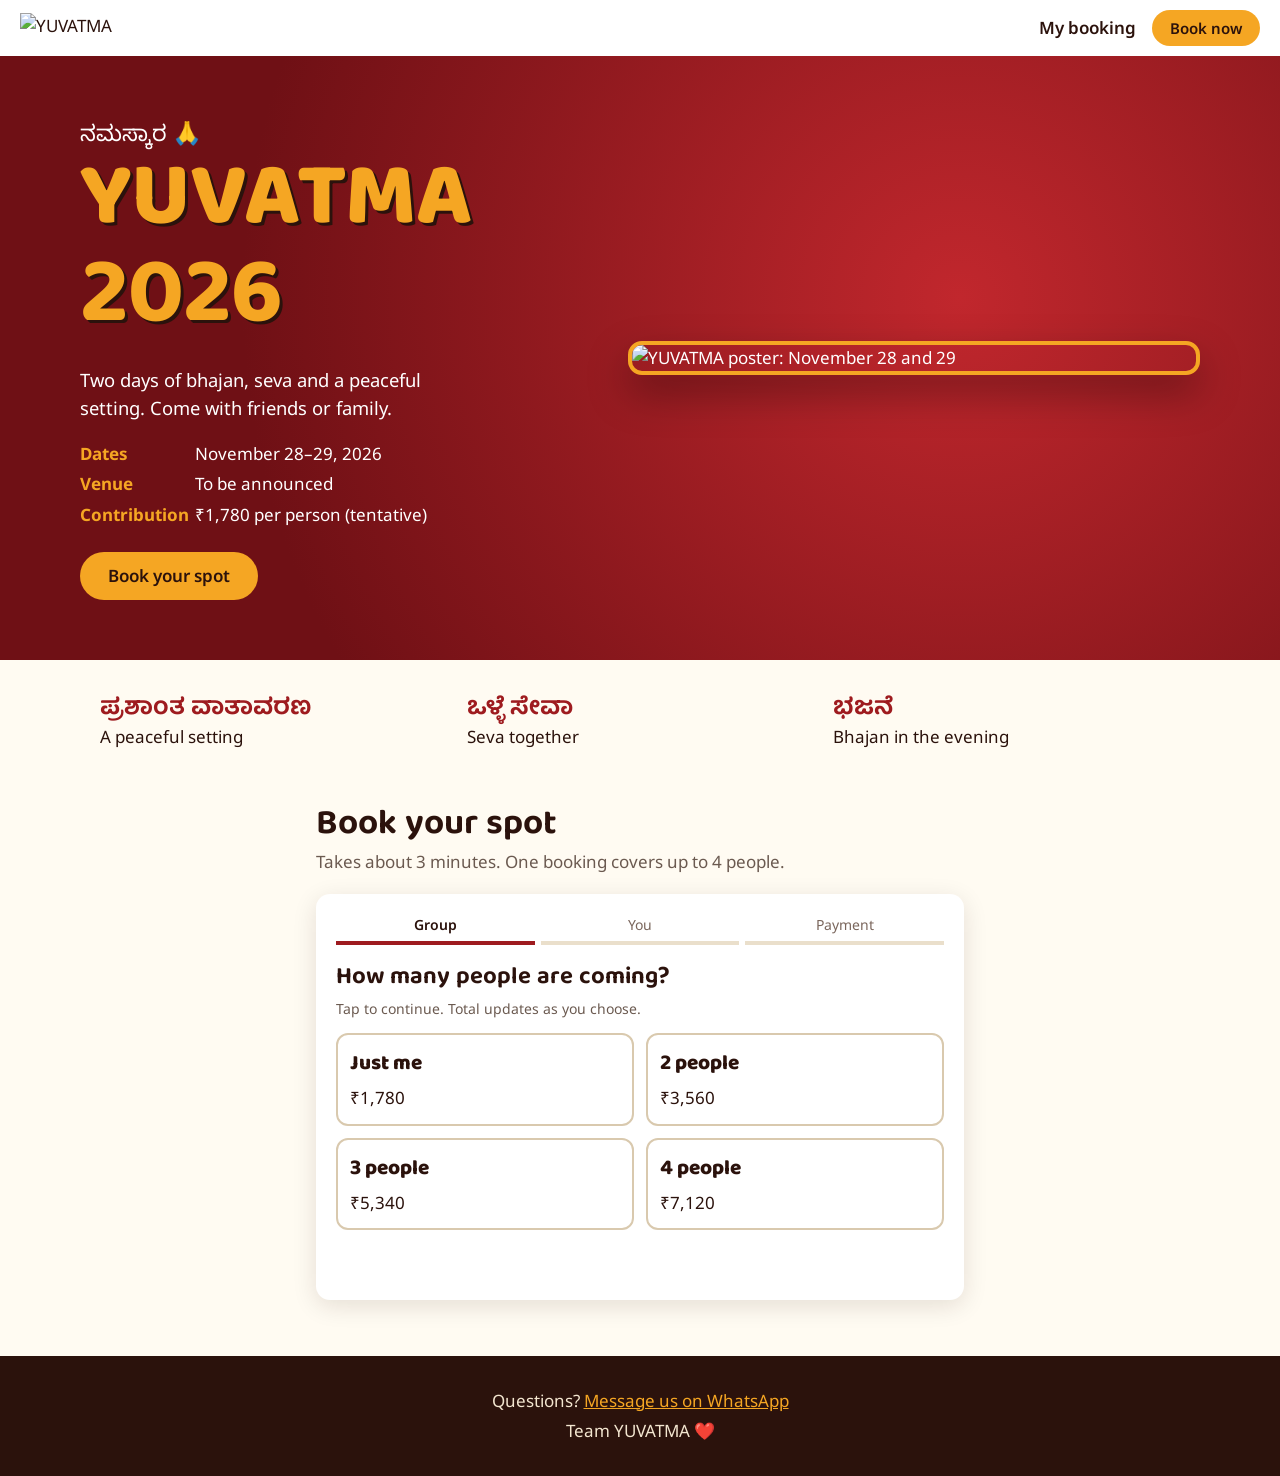
==== index.html @ df58b758 "Add files via upload" ====
<!doctype html>
<html lang="en">
<head>
<meta charset="utf-8">
<meta name="viewport" content="width=device-width,initial-scale=1">
<title>YUVATMA 2026 | Book your spot</title>
<meta name="description" content="Book your spot for YUVATMA, November 28–29, 2026.">
<link rel="preconnect" href="https://fonts.googleapis.com">
<link rel="preconnect" href="https://fonts.gstatic.com" crossorigin>
<link href="https://fonts.googleapis.com/css2?family=Baloo+Tamma+2:wght@600;800&family=Noto+Sans:wght@400;600&family=Noto+Sans+Kannada:wght@400;600&display=swap" rel="stylesheet">
<link rel="stylesheet" href="style.css">
</head>
<body>

<header class="top">
  <img class="logo" src="assets/logo.png" alt="YUVATMA">
  <nav><a href="my-booking.html">My booking</a><a class="btn sm" href="#book">Book now</a></nav>
</header>

<section class="hero">
  <div>
    <p class="namaste">ನಮಸ್ಕಾರ 🙏</p>
    <h1>YUVATMA 2026</h1>
    <p class="lead">Two days of bhajan, seva and a peaceful setting. Come with friends or family.</p>
    <ul class="facts">
      <li><b>Dates</b> November 28–29, 2026</li>
      <li><b>Venue</b> To be announced</li>
      <li><b>Contribution</b> ₹1,780 per person (tentative)</li>
    </ul>
    <a class="btn" href="#book">Book your spot</a>
  </div>
  <img class="poster" src="assets/poster.png" alt="YUVATMA poster: November 28 and 29">
</section>

<section class="hl">
  <div><h3>ಪ್ರಶಾಂತ ವಾತಾವರಣ</h3><p>A peaceful setting</p></div>
  <div><h3>ಒಳ್ಳೆ ಸೇವಾ</h3><p>Seva together</p></div>
  <div><h3>ಭಜನೆ</h3><p>Bhajan in the evening</p></div>
</section>

<main id="book" class="book">
  <h2>Book your spot</h2>
  <p class="sub">Takes about 3 minutes. One booking covers up to 4 people.</p>
  <div class="card" id="card">
    <ol class="steps" id="steps"></ol>
    <form id="f" novalidate>
      <div id="stage"></div>
      <input class="hp" type="text" id="hp" tabindex="-1" autocomplete="off" aria-hidden="true">
      <div class="total" id="total"></div>
      <p class="err" id="err" role="alert"></p>
      <div class="nav">
        <button type="button" class="btn ghost" id="back">Back</button>
        <button type="submit" class="btn" id="next">Continue</button>
      </div>
    </form>
  </div>
</main>

<footer>
  <p>Questions? <a id="wa" href="#">Message us on WhatsApp</a></p>
  <p>Team YUVATMA ❤️</p>
</footer>

<script src="config.js"></script>
<script src="script.js"></script>
</body>
</html>
---- style.css ----
:root{--red:#9e1b1f;--deep:#6f1015;--gold:#f5a623;--ink:#2b120c;--paper:#fffbf2;--leaf:#2f6b3a;--line:#d9c9ae;--r:14px}
*{box-sizing:border-box}
html{scroll-behavior:smooth}
body{margin:0;font:400 17px/1.55 "Noto Sans","Noto Sans Kannada",sans-serif;color:var(--ink);background:var(--paper)}
h1,h2,h3{font-family:"Baloo Tamma 2","Noto Sans Kannada",sans-serif;line-height:1.1;margin:0}
[hidden]{display:none!important}
:focus-visible{outline:3px solid var(--ink);outline-offset:2px}

.top{display:flex;justify-content:space-between;align-items:center;padding:10px 20px;background:#fff}
.logo{height:30px;width:auto}

.btn{display:inline-block;min-height:48px;padding:12px 28px;border:0;border-radius:999px;background:var(--gold);color:var(--ink);font:600 17px "Noto Sans",sans-serif;text-decoration:none;cursor:pointer;text-align:center}
.btn.sm{min-height:0;padding:8px 18px;font-size:15px}
.btn.ghost{background:transparent;box-shadow:inset 0 0 0 2px var(--ink)}
.btn:disabled{opacity:.6;cursor:wait}

.hero{display:grid;gap:28px;align-items:center;padding:36px 20px 48px;color:#fff;background:radial-gradient(circle at 75% 40%,#c1272d,var(--deep) 70%)}
.namaste{margin:0 0 4px;font-size:1.4rem}
h1{font-size:clamp(3rem,12vw,5.6rem);font-weight:800;color:var(--gold);text-shadow:3px 3px 0 var(--ink)}
.lead{max-width:34ch;font-size:1.15rem;margin:14px 0 18px}
.facts{list-style:none;margin:0 0 24px;padding:0}
.facts li{margin:4px 0}
.facts b{color:var(--gold);display:inline-block;min-width:6.5em}
.poster{width:100%;border:4px solid var(--gold);border-radius:var(--r);box-shadow:0 18px 40px rgba(0,0,0,.35)}
@media(min-width:860px){.hero{grid-template-columns:1fr 1.1fr;padding:60px max(24px,calc(50% - 560px))}}

.hl{display:grid;gap:20px;padding:36px 20px;max-width:1120px;margin:0 auto}
.hl h3{font-size:1.5rem;color:var(--red)}
.hl p{margin:2px 0 0}
@media(min-width:700px){.hl{grid-template-columns:repeat(3,1fr)}}

.book{max-width:680px;margin:0 auto;padding:20px 16px 56px;scroll-margin-top:8px}
.book h2{font-size:2.2rem}
.sub{margin:4px 0 18px;color:#6b5a50}
.card{background:#fff;border-radius:var(--r);padding:20px;box-shadow:0 6px 24px rgba(43,18,12,.12)}

.steps{display:flex;gap:6px;list-style:none;margin:0 0 20px;padding:0}
.steps li{flex:1;padding-bottom:6px;border-bottom:4px solid #eadfcb;text-align:center;font-size:14px;color:#7a665c}
.steps li.on{border-color:var(--red);color:var(--ink);font-weight:600}
.steps li.done{border-color:var(--leaf)}

h3{font-size:1.5rem}
label{display:block;margin:14px 0;font-weight:600;font-size:15px}
input,textarea{display:block;width:100%;margin-top:6px;padding:13px 14px;font:inherit;font-weight:400;color:var(--ink);background:#fff;border:2px solid var(--line);border-radius:10px}
input:focus,textarea:focus{outline:0;border-color:var(--red);box-shadow:0 0 0 3px rgba(158,27,31,.18)}
fieldset{margin:16px 0;padding:4px 14px 8px;border:2px solid var(--line);border-radius:10px}
legend{padding:0 6px;font-weight:600}
.hint{margin:6px 0;font-size:14px;color:#6b5a50}

.sizes{display:grid;grid-template-columns:1fr 1fr;gap:12px;margin-top:14px}
.size{min-height:90px;padding:12px;border:2px solid var(--line);border-radius:12px;background:#fff;color:var(--ink);font:inherit;cursor:pointer;display:flex;flex-direction:column;justify-content:center;gap:2px}
.size b{font:800 1.3rem "Baloo Tamma 2",sans-serif}
.size.on{background:var(--gold);border-color:var(--ink)}

.pay{display:flex;flex-wrap:wrap;gap:16px;align-items:center;margin:14px 0}
.pay img{width:170px;border-radius:10px}
.pay p{margin:0 0 8px}
.total{margin-top:16px;text-align:right;font-weight:600}
.err{min-height:1.5em;margin:8px 0;color:#b00020;font-weight:600}
.nav{display:flex;gap:12px}
.nav .btn{flex:1}
.hp{position:absolute;left:-9999px}

.ok{padding:12px 0;text-align:center}
.bid{margin:8px 0;font:800 2.4rem "Baloo Tamma 2",sans-serif;letter-spacing:.04em;color:var(--red)}

footer{padding:28px 20px;text-align:center;background:var(--ink);color:#f3e6d0}
footer a{color:var(--gold)}
footer p{margin:4px 0}

@media(prefers-reduced-motion:reduce){html{scroll-behavior:auto}}

/* My booking page */
.top nav{display:flex;gap:16px;align-items:center}
.top nav a:not(.btn){color:var(--ink);font-weight:600;text-decoration:none}
.link{margin-right:16px;padding:8px 0;border:0;background:none;color:var(--red);font:inherit;font-weight:600;text-decoration:underline;cursor:pointer}
.link:disabled{color:#7a665c;text-decoration:none;cursor:default}
.bk{margin-bottom:18px;padding-bottom:18px;border-bottom:1px solid #eadfcb}
.bk h3{display:flex;flex-wrap:wrap;gap:8px;align-items:center}
.bk h4{margin:14px 0 4px}
.bk ul{margin:0;padding-left:20px}
.pill{padding:2px 12px;border-radius:999px;background:var(--gold);font:600 14px "Noto Sans",sans-serif}
.pill.ok{background:var(--leaf);color:#fff}
dl{display:grid;grid-template-columns:max-content 1fr;gap:6px 16px;margin:12px 0}
dt{font-weight:600}
dd{margin:0;overflow-wrap:anywhere}
.rep{margin-top:12px;padding:10px 14px;border-left:4px solid var(--red);background:#fff4dc}
.rep p{margin:4px 0 0}
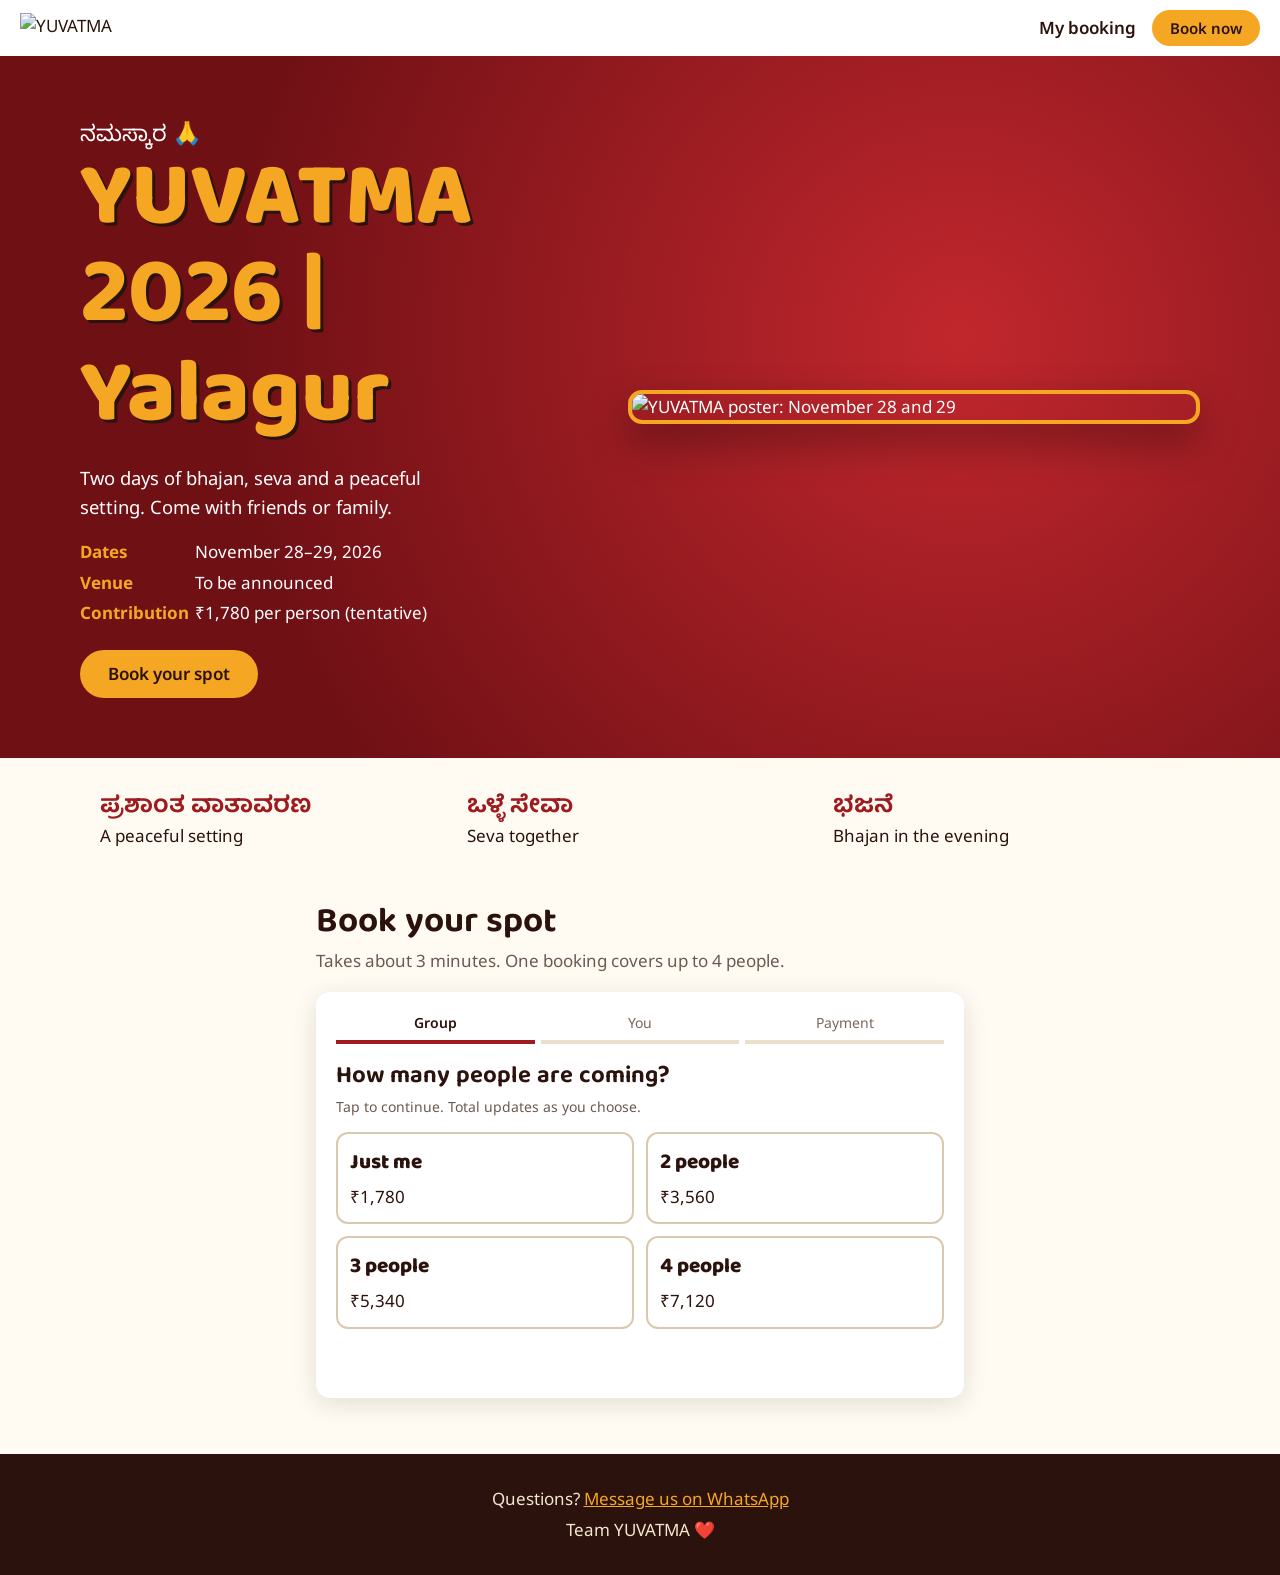
==== commit e295c923: "Hero section" ====
--- a/index.html
+++ b/index.html
@@ -20,7 +20,7 @@
 <section class="hero">
   <div>
     <p class="namaste">ನಮಸ್ಕಾರ 🙏</p>
-    <h1>YUVATMA 2026</h1>
+    <h1>YUVATMA 2026 | Yalagur</h1>
     <p class="lead">Two days of bhajan, seva and a peaceful setting. Come with friends or family.</p>
     <ul class="facts">
       <li><b>Dates</b> November 28–29, 2026</li>
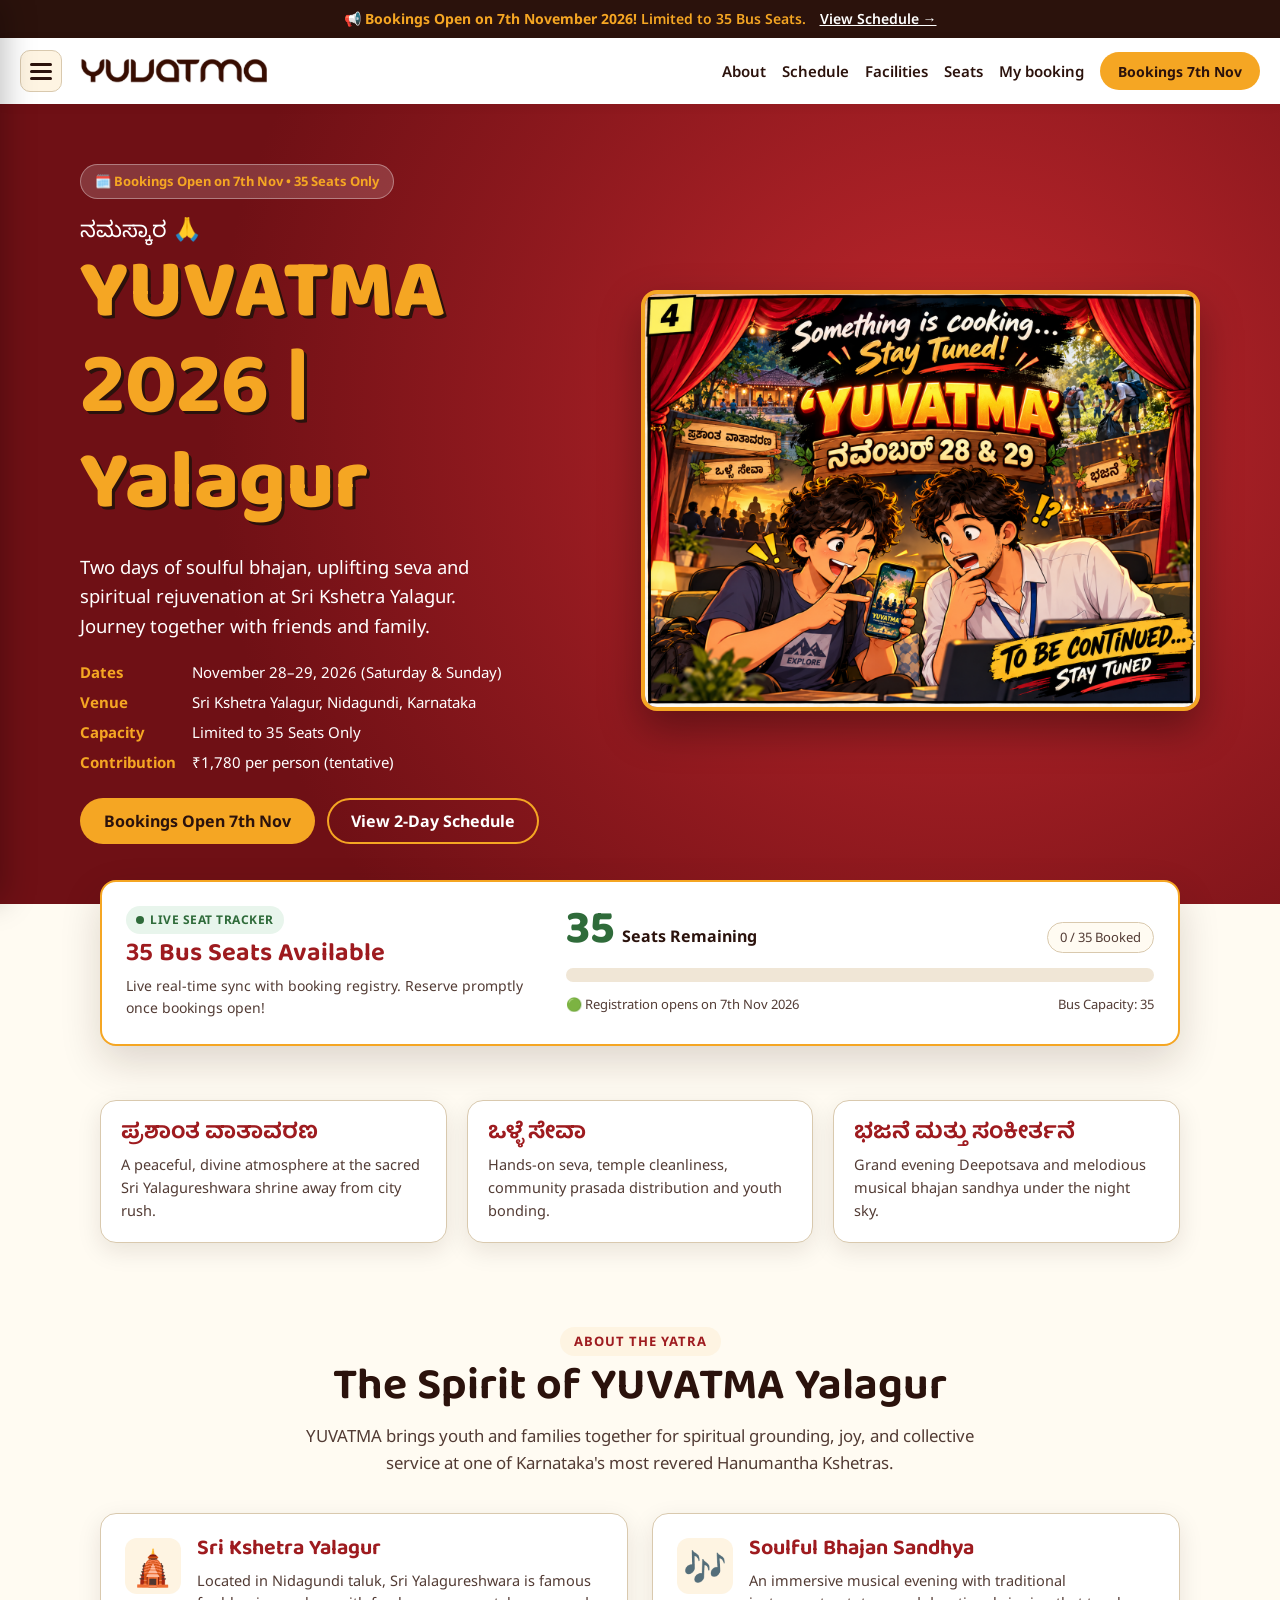
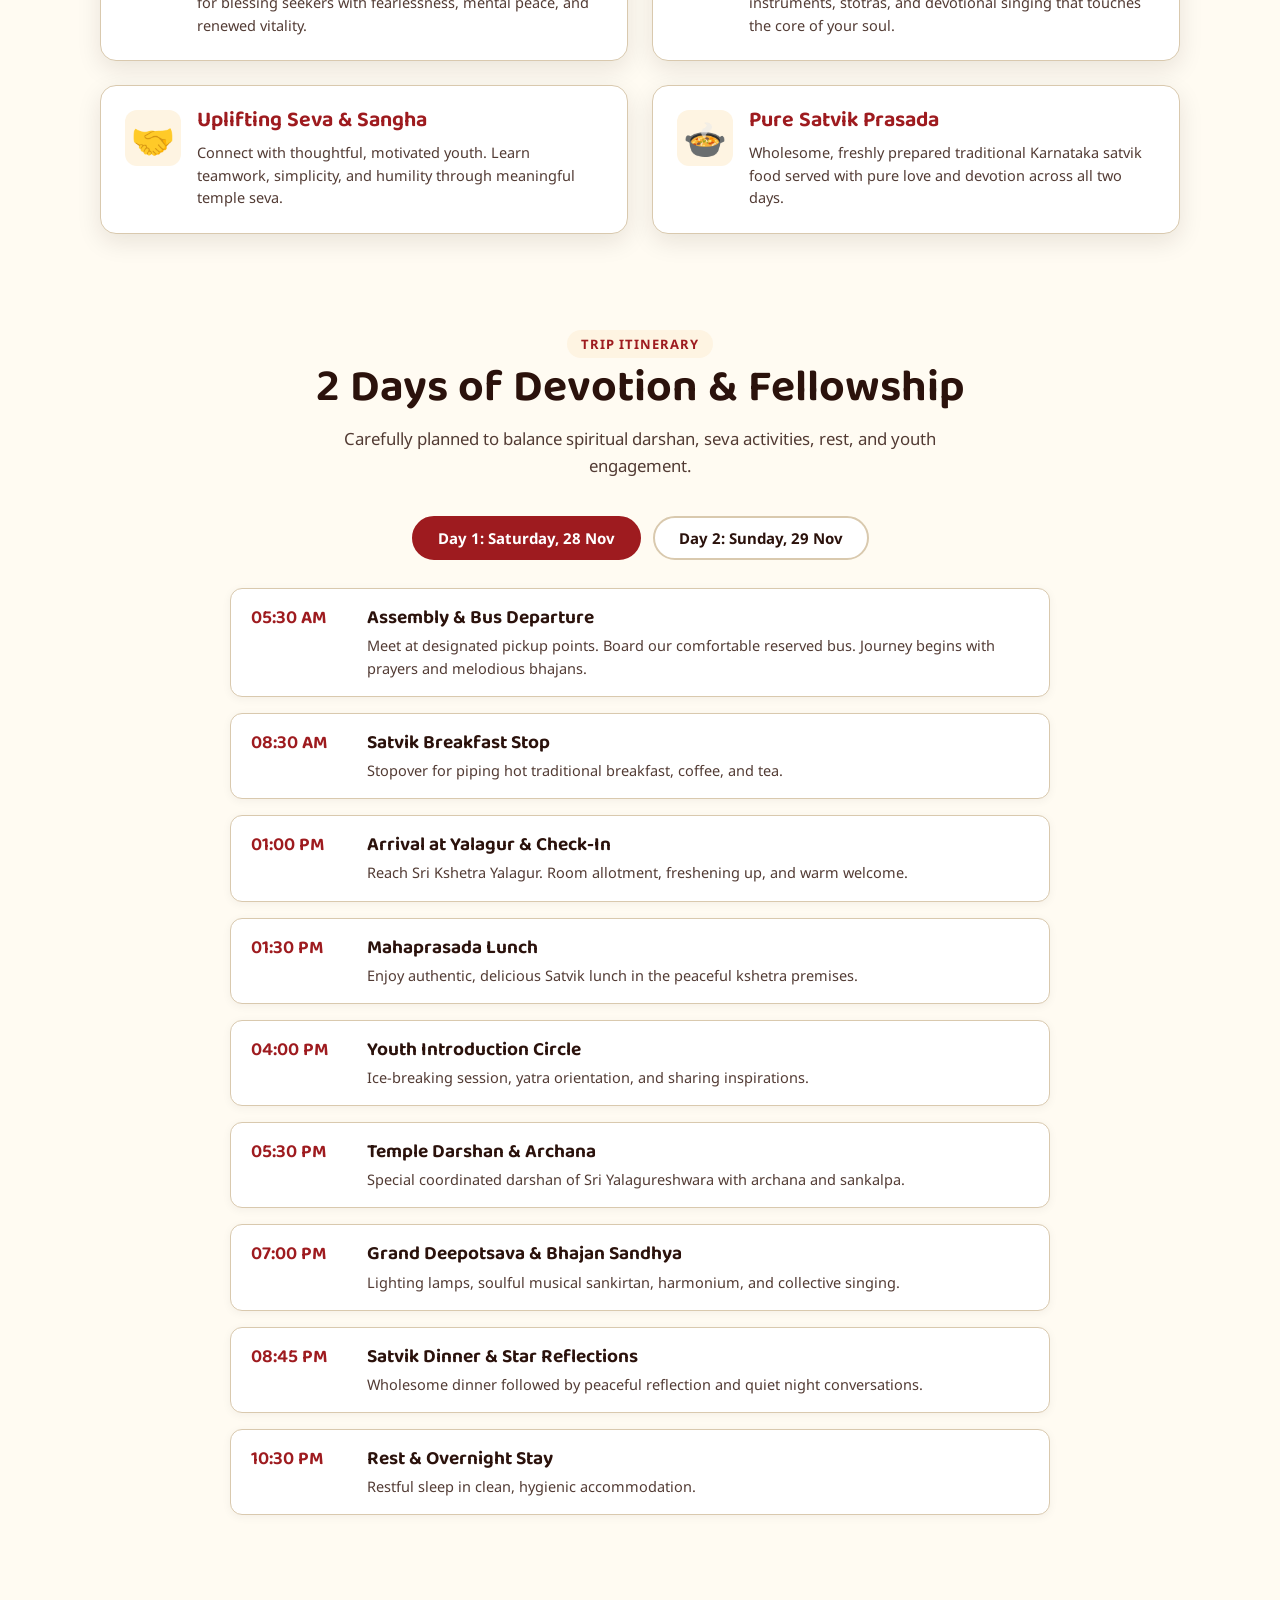
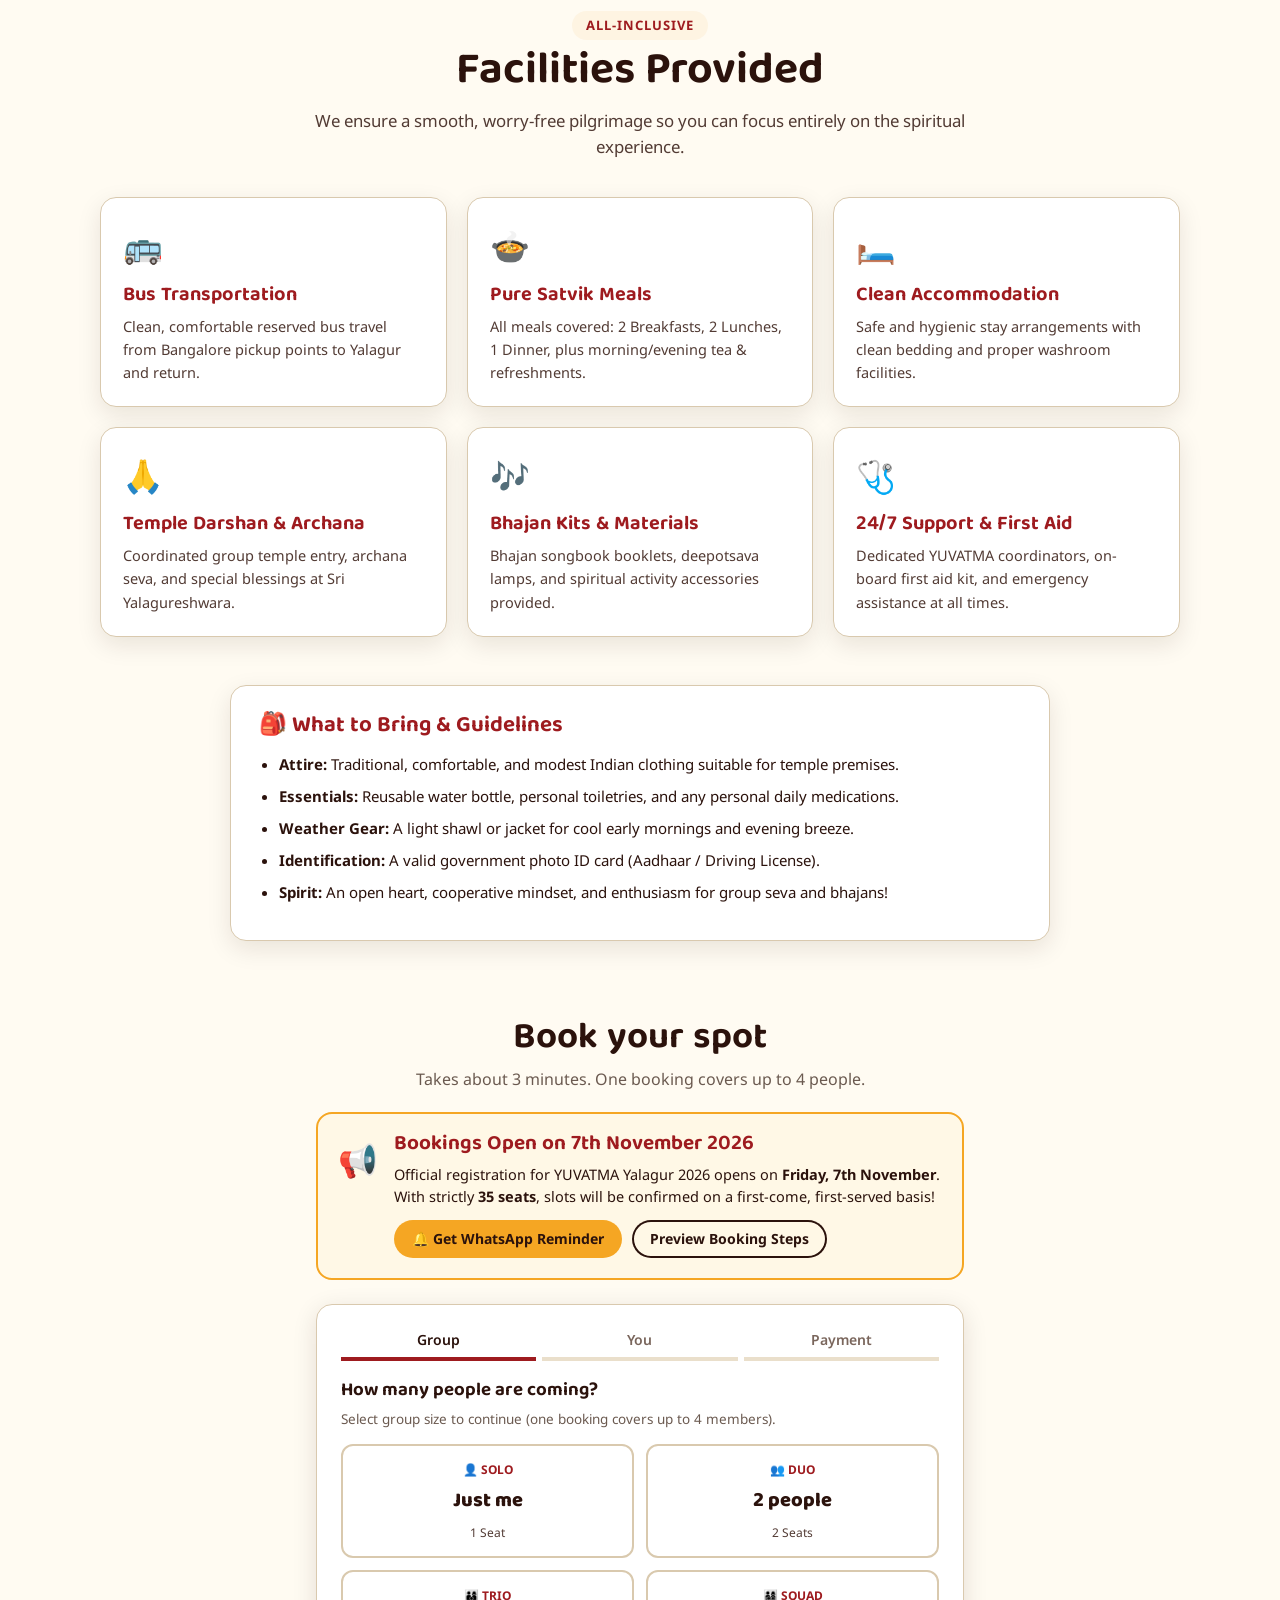
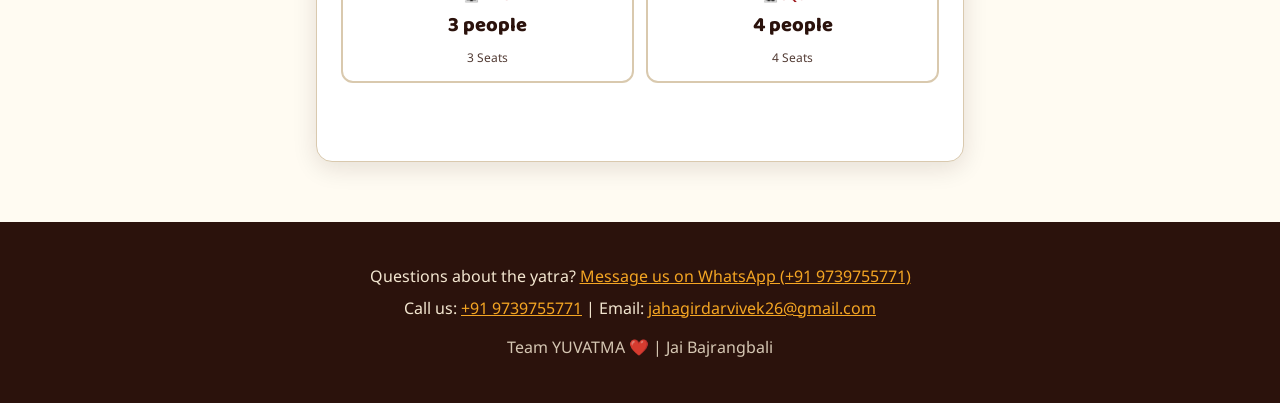
==== commit 75f06ba9: "New version" ====
--- a/index.html
+++ b/index.html
@@ -3,44 +3,422 @@
 <head>
 <meta charset="utf-8">
 <meta name="viewport" content="width=device-width,initial-scale=1">
-<title>YUVATMA 2026 | Book your spot</title>
-<meta name="description" content="Book your spot for YUVATMA, November 28–29, 2026.">
+<title>YUVATMA 2026 | Yalagur Yatra & Bookings</title>
+<meta name="description" content="Join YUVATMA 2026 Yalagur Yatra on November 28–29, 2026. Two days of soulful bhajan, uplifting seva, satvik prasada, and youth fellowship.">
 <link rel="preconnect" href="https://fonts.googleapis.com">
 <link rel="preconnect" href="https://fonts.gstatic.com" crossorigin>
-<link href="https://fonts.googleapis.com/css2?family=Baloo+Tamma+2:wght@600;800&family=Noto+Sans:wght@400;600&family=Noto+Sans+Kannada:wght@400;600&display=swap" rel="stylesheet">
+<link href="https://fonts.googleapis.com/css2?family=Baloo+Tamma+2:wght@600;700;800&family=Noto+Sans:wght@400;600;700&family=Noto+Sans+Kannada:wght@400;600;700&display=swap" rel="stylesheet">
 <link rel="stylesheet" href="style.css">
 </head>
 <body>
 
+<!-- Announcement Bar -->
+<div class="announcement-bar" id="top-announcement">
+  <span>📢 <b>Bookings Open on 7th November 2026!</b> Limited to 35 Bus Seats.</span>
+  <a href="#schedule">View Schedule &rarr;</a>
+</div>
+
+<!-- Header -->
 <header class="top">
-  <img class="logo" src="assets/logo.png" alt="YUVATMA">
-  <nav><a href="my-booking.html">My booking</a><a class="btn sm" href="#book">Book now</a></nav>
+  <div class="top-left">
+    <button type="button" class="menu-btn" id="menu-btn" aria-label="Open Navigation Menu">
+      <span class="bar"></span>
+      <span class="bar"></span>
+      <span class="bar"></span>
+    </button>
+    <a href="index.html">
+      <img class="logo" src="logo.png" alt="YUVATMA" onerror="this.src='assets/logo.png'">
+    </a>
+  </div>
+  <nav class="top-nav">
+    <a href="#about" class="nav-link">About</a>
+    <a href="#schedule" class="nav-link">Schedule</a>
+    <a href="#facilities" class="nav-link">Facilities</a>
+    <a href="#seats" class="nav-link">Seats</a>
+    <a href="my-booking.html" class="nav-link">My booking</a>
+    <a class="btn sm" href="#book" id="top-book-btn">Book now</a>
+  </nav>
 </header>
 
+<!-- Sidebar Drawer -->
+<div class="sidebar-overlay" id="sidebar-overlay" aria-hidden="true"></div>
+<aside class="sidebar" id="sidebar" aria-label="Main Navigation" aria-hidden="true">
+  <div class="sidebar-header">
+    <div class="sidebar-brand">
+      <img src="logo.png" alt="YUVATMA" class="sidebar-logo" onerror="this.src='assets/logo.png'">
+      <div>
+        <h3 class="sidebar-title">YUVATMA</h3>
+        <p class="sidebar-sub">Yalagur Yatra 2026</p>
+      </div>
+    </div>
+    <button type="button" class="sidebar-close" id="sidebar-close" aria-label="Close menu">&times;</button>
+  </div>
+
+  <!-- Profile Card inside Sidebar -->
+  <div class="sidebar-profile" id="sidebar-profile">
+    <div class="profile-avatar">👤</div>
+    <div class="profile-info">
+      <span class="profile-name" id="sidebar-user-name">Welcome, Pilgrim</span>
+      <span class="profile-status" id="sidebar-user-status">Not signed in</span>
+    </div>
+  </div>
+
+  <nav class="sidebar-nav">
+    <a href="#about" class="sidebar-link">
+      <span class="icon">🚩</span> About Yalagur Yatra
+    </a>
+    <a href="#schedule" class="sidebar-link">
+      <span class="icon">📅</span> 2-Day Detailed Schedule
+    </a>
+    <a href="#facilities" class="sidebar-link">
+      <span class="icon">✨</span> Facilities Provided
+    </a>
+    <a href="#seats" class="sidebar-link">
+      <span class="icon">🚌</span> Live Seat Availability
+    </a>
+    <a href="#book" class="sidebar-link">
+      <span class="icon">🎟️</span> Book Your Spot
+    </a>
+    <div class="sidebar-divider"></div>
+    <a href="my-booking.html" class="sidebar-link highlight">
+      <span class="icon">📑</span> My Bookings
+    </a>
+    <div class="sidebar-divider"></div>
+    <div class="sidebar-contact-box">
+      <h4>Contact YUVATMA</h4>
+      <p class="contact-sub">Have questions or want trip updates? We are just a message away:</p>
+      <a href="https://wa.me/919739755771" target="_blank" class="contact-pill wa" id="sb-wa-link">
+        <span>💬</span> WhatsApp: +91 9739755771
+      </a>
+      <a href="tel:+919739755771" class="contact-pill phone" id="sb-tel-link">
+        <span>📞</span> Call: +91 9739755771
+      </a>
+      <a href="mailto:jahagirdarvivek26@gmail.com" class="contact-pill mail" id="sb-mail-link">
+        <span>✉️</span> Email: jahagirdarvivek26@gmail.com
+      </a>
+    </div>
+  </nav>
+</aside>
+
+<!-- Hero Section -->
 <section class="hero">
   <div>
+    <div class="launch-badge">🗓️ Bookings Open on 7th Nov • 35 Seats Only</div>
     <p class="namaste">ನಮಸ್ಕಾರ 🙏</p>
     <h1>YUVATMA 2026 | Yalagur</h1>
-    <p class="lead">Two days of bhajan, seva and a peaceful setting. Come with friends or family.</p>
+    <p class="lead">Two days of soulful bhajan, uplifting seva and spiritual rejuvenation at Sri Kshetra Yalagur. Journey together with friends and family.</p>
     <ul class="facts">
-      <li><b>Dates</b> November 28–29, 2026</li>
-      <li><b>Venue</b> To be announced</li>
+      <li><b>Dates</b> November 28–29, 2026 (Saturday &amp; Sunday)</li>
+      <li><b>Venue</b> Sri Kshetra Yalagur, Nidagundi, Karnataka</li>
+      <li><b>Capacity</b> Limited to 35 Seats Only</li>
       <li><b>Contribution</b> ₹1,780 per person (tentative)</li>
     </ul>
-    <a class="btn" href="#book">Book your spot</a>
-  </div>
-  <img class="poster" src="assets/poster.png" alt="YUVATMA poster: November 28 and 29">
-</section>
-
+    <div class="hero-actions">
+      <a class="btn" href="#book" id="hero-book-btn">Book your spot</a>
+      <a class="btn ghost" href="#schedule" style="color:#fff;box-shadow:inset 0 0 0 2px var(--gold)">View 2-Day Schedule</a>
+    </div>
+  </div>
+  <div>
+    <img class="poster" src="poster.png" alt="YUVATMA poster: November 28 and 29" onerror="this.src='assets/poster.png'">
+  </div>
+</section>
+
+<!-- Live Seat Tracker Section -->
+<section class="seat-section" id="seats">
+  <div class="seat-card">
+    <div class="seat-header">
+      <span class="live-badge"><span class="live-dot"></span> Live Seat Tracker</span>
+      <h2 class="seat-title">35 Bus Seats Available</h2>
+      <p class="seat-subtitle">Live real-time sync with booking registry. Reserve promptly once bookings open!</p>
+    </div>
+    <div class="seat-stats">
+      <div class="seat-numbers">
+        <div class="seat-left-display">
+          <span class="seat-big-num" id="seats-left-num">35</span>
+          <span class="seat-big-label">Seats Remaining</span>
+        </div>
+        <span class="seat-total-pill"><span id="seats-booked-num">0</span> / 35 Booked</span>
+      </div>
+      <div class="progress-bar-wrap" aria-label="Seat booking progress">
+        <div class="progress-bar-fill" id="seat-progress-bar" style="width: 0%;"></div>
+      </div>
+      <p class="seat-footer-note">
+        <span id="seat-status-note">🟢 Registration opens on 7th Nov 2026</span>
+        <span>Bus Capacity: 35</span>
+      </p>
+    </div>
+  </div>
+</section>
+
+<!-- Quick Highlights -->
 <section class="hl">
-  <div><h3>ಪ್ರಶಾಂತ ವಾತಾವರಣ</h3><p>A peaceful setting</p></div>
-  <div><h3>ಒಳ್ಳೆ ಸೇವಾ</h3><p>Seva together</p></div>
-  <div><h3>ಭಜನೆ</h3><p>Bhajan in the evening</p></div>
-</section>
-
+  <div class="hl-card">
+    <h3>ಪ್ರಶಾಂತ ವಾತಾವರಣ</h3>
+    <p>A peaceful, divine atmosphere at the sacred Sri Yalagureshwara shrine away from city rush.</p>
+  </div>
+  <div class="hl-card">
+    <h3>ಒಳ್ಳೆ ಸೇವಾ</h3>
+    <p>Hands-on seva, temple cleanliness, community prasada distribution and youth bonding.</p>
+  </div>
+  <div class="hl-card">
+    <h3>ಭಜನೆ ಮತ್ತು ಸಂಕೀರ್ತನೆ</h3>
+    <p>Grand evening Deepotsava and melodious musical bhajan sandhya under the night sky.</p>
+  </div>
+</section>
+
+<!-- About Section -->
+<section class="section" id="about">
+  <div class="section-header">
+    <span class="section-tag">About The Yatra</span>
+    <h2>The Spirit of YUVATMA Yalagur</h2>
+    <p>YUVATMA brings youth and families together for spiritual grounding, joy, and collective service at one of Karnataka's most revered Hanumantha Kshetras.</p>
+  </div>
+  <div class="about-grid">
+    <div class="about-box">
+      <div class="about-box-icon">🛕</div>
+      <div>
+        <h3>Sri Kshetra Yalagur</h3>
+        <p>Located in Nidagundi taluk, Sri Yalagureshwara is famous for blessing seekers with fearlessness, mental peace, and renewed vitality.</p>
+      </div>
+    </div>
+    <div class="about-box">
+      <div class="about-box-icon">🎶</div>
+      <div>
+        <h3>Soulful Bhajan Sandhya</h3>
+        <p>An immersive musical evening with traditional instruments, stotras, and devotional singing that touches the core of your soul.</p>
+      </div>
+    </div>
+    <div class="about-box">
+      <div class="about-box-icon">🤝</div>
+      <div>
+        <h3>Uplifting Seva &amp; Sangha</h3>
+        <p>Connect with thoughtful, motivated youth. Learn teamwork, simplicity, and humility through meaningful temple seva.</p>
+      </div>
+    </div>
+    <div class="about-box">
+      <div class="about-box-icon">🍲</div>
+      <div>
+        <h3>Pure Satvik Prasada</h3>
+        <p>Wholesome, freshly prepared traditional Karnataka satvik food served with pure love and devotion across all two days.</p>
+      </div>
+    </div>
+  </div>
+</section>
+
+<!-- 2-Day Schedule / Itinerary -->
+<section class="section" id="schedule">
+  <div class="section-header">
+    <span class="section-tag">Trip Itinerary</span>
+    <h2>2 Days of Devotion &amp; Fellowship</h2>
+    <p>Carefully planned to balance spiritual darshan, seva activities, rest, and youth engagement.</p>
+  </div>
+
+  <div class="schedule-tabs">
+    <button type="button" class="tab-btn active" id="tab-day1" onclick="switchDay(1)">Day 1: Saturday, 28 Nov</button>
+    <button type="button" class="tab-btn" id="tab-day2" onclick="switchDay(2)">Day 2: Sunday, 29 Nov</button>
+  </div>
+
+  <!-- Day 1 Schedule -->
+  <div class="timeline" id="schedule-day1">
+    <div class="timeline-item">
+      <div class="timeline-time">05:30 AM</div>
+      <div class="timeline-content">
+        <h4>Assembly &amp; Bus Departure</h4>
+        <p>Meet at designated pickup points. Board our comfortable reserved bus. Journey begins with prayers and melodious bhajans.</p>
+      </div>
+    </div>
+    <div class="timeline-item">
+      <div class="timeline-time">08:30 AM</div>
+      <div class="timeline-content">
+        <h4>Satvik Breakfast Stop</h4>
+        <p>Stopover for piping hot traditional breakfast, coffee, and tea.</p>
+      </div>
+    </div>
+    <div class="timeline-item">
+      <div class="timeline-time">01:00 PM</div>
+      <div class="timeline-content">
+        <h4>Arrival at Yalagur &amp; Check-In</h4>
+        <p>Reach Sri Kshetra Yalagur. Room allotment, freshening up, and warm welcome.</p>
+      </div>
+    </div>
+    <div class="timeline-item">
+      <div class="timeline-time">01:30 PM</div>
+      <div class="timeline-content">
+        <h4>Mahaprasada Lunch</h4>
+        <p>Enjoy authentic, delicious Satvik lunch in the peaceful kshetra premises.</p>
+      </div>
+    </div>
+    <div class="timeline-item">
+      <div class="timeline-time">04:00 PM</div>
+      <div class="timeline-content">
+        <h4>Youth Introduction Circle</h4>
+        <p>Ice-breaking session, yatra orientation, and sharing inspirations.</p>
+      </div>
+    </div>
+    <div class="timeline-item">
+      <div class="timeline-time">05:30 PM</div>
+      <div class="timeline-content">
+        <h4>Temple Darshan &amp; Archana</h4>
+        <p>Special coordinated darshan of Sri Yalagureshwara with archana and sankalpa.</p>
+      </div>
+    </div>
+    <div class="timeline-item">
+      <div class="timeline-time">07:00 PM</div>
+      <div class="timeline-content">
+        <h4>Grand Deepotsava &amp; Bhajan Sandhya</h4>
+        <p>Lighting lamps, soulful musical sankirtan, harmonium, and collective singing.</p>
+      </div>
+    </div>
+    <div class="timeline-item">
+      <div class="timeline-time">08:45 PM</div>
+      <div class="timeline-content">
+        <h4>Satvik Dinner &amp; Star Reflections</h4>
+        <p>Wholesome dinner followed by peaceful reflection and quiet night conversations.</p>
+      </div>
+    </div>
+    <div class="timeline-item">
+      <div class="timeline-time">10:30 PM</div>
+      <div class="timeline-content">
+        <h4>Rest &amp; Overnight Stay</h4>
+        <p>Restful sleep in clean, hygienic accommodation.</p>
+      </div>
+    </div>
+  </div>
+
+  <!-- Day 2 Schedule -->
+  <div class="timeline" id="schedule-day2" hidden>
+    <div class="timeline-item">
+      <div class="timeline-time">05:45 AM</div>
+      <div class="timeline-content">
+        <h4>Suprabhata, Yoga &amp; Meditation</h4>
+        <p>Wake up to sacred chants, followed by refreshing morning stretching and dhyana.</p>
+      </div>
+    </div>
+    <div class="timeline-item">
+      <div class="timeline-time">07:30 AM</div>
+      <div class="timeline-content">
+        <h4>Temple Parikrama &amp; Breakfast</h4>
+        <p>Morning temple circumambulation and hearty satvik breakfast.</p>
+      </div>
+    </div>
+    <div class="timeline-item">
+      <div class="timeline-time">08:45 AM</div>
+      <div class="timeline-content">
+        <h4>Dedicated Seva Activity</h4>
+        <p>Hands-on seva at temple surroundings, cleaning, prasada assistance, and tree care.</p>
+      </div>
+    </div>
+    <div class="timeline-item">
+      <div class="timeline-time">11:30 AM</div>
+      <div class="timeline-content">
+        <h4>Interactive Youth Satsang</h4>
+        <p>Engaging youth discussion: Applying timeless spiritual values to modern daily challenges.</p>
+      </div>
+    </div>
+    <div class="timeline-item">
+      <div class="timeline-time">01:00 PM</div>
+      <div class="timeline-content">
+        <h4>Farewell Mahaprasada Lunch</h4>
+        <p>Hearty Sunday prasada feast shared together.</p>
+      </div>
+    </div>
+    <div class="timeline-item">
+      <div class="timeline-time">02:30 PM</div>
+      <div class="timeline-content">
+        <h4>Reflections, Photos &amp; Blessings</h4>
+        <p>Sharing our yatra memories, blessings from elders, and group photo session.</p>
+      </div>
+    </div>
+    <div class="timeline-item">
+      <div class="timeline-time">04:00 PM</div>
+      <div class="timeline-content">
+        <h4>Departure Towards Home</h4>
+        <p>Boarding bus with uplifted hearts, joyful bhajans, and lifelong bonds.</p>
+      </div>
+    </div>
+    <div class="timeline-item">
+      <div class="timeline-time">09:30 PM</div>
+      <div class="timeline-content">
+        <h4>Safe Arrival &amp; Drop-Off</h4>
+        <p>Reach designated drop points safely. Subhamastu!</p>
+      </div>
+    </div>
+  </div>
+</section>
+
+<!-- Facilities Provided Section -->
+<section class="section" id="facilities">
+  <div class="section-header">
+    <span class="section-tag">All-Inclusive</span>
+    <h2>Facilities Provided</h2>
+    <p>We ensure a smooth, worry-free pilgrimage so you can focus entirely on the spiritual experience.</p>
+  </div>
+  <div class="facilities-grid">
+    <div class="facility-card">
+      <div class="facility-icon">🚌</div>
+      <h3>Bus Transportation</h3>
+      <p>Clean, comfortable reserved bus travel from Bangalore pickup points to Yalagur and return.</p>
+    </div>
+    <div class="facility-card">
+      <div class="facility-icon">🍲</div>
+      <h3>Pure Satvik Meals</h3>
+      <p>All meals covered: 2 Breakfasts, 2 Lunches, 1 Dinner, plus morning/evening tea &amp; refreshments.</p>
+    </div>
+    <div class="facility-card">
+      <div class="facility-icon">🛏️</div>
+      <h3>Clean Accommodation</h3>
+      <p>Safe and hygienic stay arrangements with clean bedding and proper washroom facilities.</p>
+    </div>
+    <div class="facility-card">
+      <div class="facility-icon">🙏</div>
+      <h3>Temple Darshan &amp; Archana</h3>
+      <p>Coordinated group temple entry, archana seva, and special blessings at Sri Yalagureshwara.</p>
+    </div>
+    <div class="facility-card">
+      <div class="facility-icon">🎶</div>
+      <h3>Bhajan Kits &amp; Materials</h3>
+      <p>Bhajan songbook booklets, deepotsava lamps, and spiritual activity accessories provided.</p>
+    </div>
+    <div class="facility-card">
+      <div class="facility-icon">🩺</div>
+      <h3>24/7 Support &amp; First Aid</h3>
+      <p>Dedicated YUVATMA coordinators, on-board first aid kit, and emergency assistance at all times.</p>
+    </div>
+  </div>
+</section>
+
+<!-- Guidelines & What to Carry -->
+<section class="section" id="guidelines" style="padding-top: 0;">
+  <div class="guidelines-card">
+    <h3 style="color:var(--red); font-size:1.4rem;">🎒 What to Bring &amp; Guidelines</h3>
+    <ul>
+      <li><b>Attire:</b> Traditional, comfortable, and modest Indian clothing suitable for temple premises.</li>
+      <li><b>Essentials:</b> Reusable water bottle, personal toiletries, and any personal daily medications.</li>
+      <li><b>Weather Gear:</b> A light shawl or jacket for cool early mornings and evening breeze.</li>
+      <li><b>Identification:</b> A valid government photo ID card (Aadhaar / Driving License).</li>
+      <li><b>Spirit:</b> An open heart, cooperative mindset, and enthusiasm for group seva and bhajans!</li>
+    </ul>
+  </div>
+</section>
+
+<!-- Booking Section -->
 <main id="book" class="book">
   <h2>Book your spot</h2>
   <p class="sub">Takes about 3 minutes. One booking covers up to 4 people.</p>
+
+  <!-- Pre-booking Marketing Notice Box -->
+  <div class="prebooking-notice" id="prebooking-banner">
+    <div class="prebooking-icon">📢</div>
+    <div class="prebooking-content">
+      <h3>Bookings Open on 7th November 2026</h3>
+      <p>Official registration for YUVATMA Yalagur 2026 opens on <b>Friday, 7th November</b>. With strictly <b>35 seats</b>, slots will be confirmed on a first-come, first-served basis!</p>
+      <div class="prebooking-actions">
+        <a class="btn sm" id="wa-notify-btn" href="https://wa.me/919739755771?text=Namaskara%20Team%20YUVATMA,%20please%20notify%20me%20when%20Yalagur%20bookings%20open%20on%207th%20Nov!" target="_blank">🔔 Get WhatsApp Reminder</a>
+        <button type="button" class="btn sm ghost" id="preview-form-toggle">Preview Booking Steps</button>
+      </div>
+    </div>
+  </div>
+
   <div class="card" id="card">
     <ol class="steps" id="steps"></ol>
     <form id="f" novalidate>
@@ -56,12 +434,51 @@
   </div>
 </main>
 
+<!-- QR Code Popup Modal -->
+<div class="modal-overlay" id="qr-modal" aria-hidden="true" role="dialog" aria-modal="true" aria-labelledby="qr-modal-title">
+  <div class="modal-dialog">
+    <button type="button" class="modal-close" id="qr-modal-close" aria-label="Close dialog">&times;</button>
+    <h3 class="modal-title" id="qr-modal-title">Scan &amp; Pay via UPI</h3>
+    <p class="modal-subtitle">Ideal for laptop bookings. Scan using any UPI app on your phone.</p>
+    
+    <div class="qr-amount-badge" id="qr-amount-text">₹1,780</div>
+
+    <div class="qr-container">
+      <img id="qr-image" class="qr-img" src="" alt="UPI QR Code for Payment">
+    </div>
+
+    <div>
+      <button type="button" class="copy-upi-btn" id="copy-upi-btn">
+        📋 Copy UPI ID: <b id="modal-upi-id">vivekvj26@ybl</b>
+      </button>
+    </div>
+
+    <p class="modal-instruction">
+      1. Open <b>GPay</b>, <b>PhonePe</b>, <b>Paytm</b>, or <b>BHIM</b> on your phone.<br>
+      2. Scan the QR above, verify Payee <b>YUVATMA</b>, and pay.<br>
+      3. Note your <b>Transaction ID / UTR</b> and take a screenshot.
+    </p>
+
+    <button type="button" class="btn" id="qr-done-btn" style="width:100%">Done, Enter Transaction ID</button>
+  </div>
+</div>
+
+<!-- Footer -->
 <footer>
-  <p>Questions? <a id="wa" href="#">Message us on WhatsApp</a></p>
-  <p>Team YUVATMA ❤️</p>
+  <p>Questions about the yatra? <a id="wa" href="https://wa.me/919739755771" target="_blank">Message us on WhatsApp (+91 9739755771)</a></p>
+  <p>Call us: <a href="tel:+919739755771">+91 9739755771</a> | Email: <a href="mailto:jahagirdarvivek26@gmail.com">jahagirdarvivek26@gmail.com</a></p>
+  <p style="margin-top: 14px; opacity: 0.85;">Team YUVATMA ❤️ | Jai Bajrangbali</p>
 </footer>
 
 <script src="config.js"></script>
 <script src="script.js"></script>
+<script>
+  function switchDay(day) {
+    document.getElementById('tab-day1').classList.toggle('active', day === 1);
+    document.getElementById('tab-day2').classList.toggle('active', day === 2);
+    document.getElementById('schedule-day1').hidden = (day !== 1);
+    document.getElementById('schedule-day2').hidden = (day !== 2);
+  }
+</script>
 </body>
 </html>
--- a/style.css
+++ b/style.css
@@ -1,88 +1,1219 @@
-:root{--red:#9e1b1f;--deep:#6f1015;--gold:#f5a623;--ink:#2b120c;--paper:#fffbf2;--leaf:#2f6b3a;--line:#d9c9ae;--r:14px}
-*{box-sizing:border-box}
-html{scroll-behavior:smooth}
-body{margin:0;font:400 17px/1.55 "Noto Sans","Noto Sans Kannada",sans-serif;color:var(--ink);background:var(--paper)}
-h1,h2,h3{font-family:"Baloo Tamma 2","Noto Sans Kannada",sans-serif;line-height:1.1;margin:0}
-[hidden]{display:none!important}
-:focus-visible{outline:3px solid var(--ink);outline-offset:2px}
-
-.top{display:flex;justify-content:space-between;align-items:center;padding:10px 20px;background:#fff}
-.logo{height:30px;width:auto}
-
-.btn{display:inline-block;min-height:48px;padding:12px 28px;border:0;border-radius:999px;background:var(--gold);color:var(--ink);font:600 17px "Noto Sans",sans-serif;text-decoration:none;cursor:pointer;text-align:center}
-.btn.sm{min-height:0;padding:8px 18px;font-size:15px}
-.btn.ghost{background:transparent;box-shadow:inset 0 0 0 2px var(--ink)}
-.btn:disabled{opacity:.6;cursor:wait}
-
-.hero{display:grid;gap:28px;align-items:center;padding:36px 20px 48px;color:#fff;background:radial-gradient(circle at 75% 40%,#c1272d,var(--deep) 70%)}
-.namaste{margin:0 0 4px;font-size:1.4rem}
-h1{font-size:clamp(3rem,12vw,5.6rem);font-weight:800;color:var(--gold);text-shadow:3px 3px 0 var(--ink)}
-.lead{max-width:34ch;font-size:1.15rem;margin:14px 0 18px}
-.facts{list-style:none;margin:0 0 24px;padding:0}
-.facts li{margin:4px 0}
-.facts b{color:var(--gold);display:inline-block;min-width:6.5em}
-.poster{width:100%;border:4px solid var(--gold);border-radius:var(--r);box-shadow:0 18px 40px rgba(0,0,0,.35)}
-@media(min-width:860px){.hero{grid-template-columns:1fr 1.1fr;padding:60px max(24px,calc(50% - 560px))}}
-
-.hl{display:grid;gap:20px;padding:36px 20px;max-width:1120px;margin:0 auto}
-.hl h3{font-size:1.5rem;color:var(--red)}
-.hl p{margin:2px 0 0}
-@media(min-width:700px){.hl{grid-template-columns:repeat(3,1fr)}}
-
-.book{max-width:680px;margin:0 auto;padding:20px 16px 56px;scroll-margin-top:8px}
-.book h2{font-size:2.2rem}
-.sub{margin:4px 0 18px;color:#6b5a50}
-.card{background:#fff;border-radius:var(--r);padding:20px;box-shadow:0 6px 24px rgba(43,18,12,.12)}
-
-.steps{display:flex;gap:6px;list-style:none;margin:0 0 20px;padding:0}
-.steps li{flex:1;padding-bottom:6px;border-bottom:4px solid #eadfcb;text-align:center;font-size:14px;color:#7a665c}
-.steps li.on{border-color:var(--red);color:var(--ink);font-weight:600}
-.steps li.done{border-color:var(--leaf)}
-
-h3{font-size:1.5rem}
-label{display:block;margin:14px 0;font-weight:600;font-size:15px}
-input,textarea{display:block;width:100%;margin-top:6px;padding:13px 14px;font:inherit;font-weight:400;color:var(--ink);background:#fff;border:2px solid var(--line);border-radius:10px}
-input:focus,textarea:focus{outline:0;border-color:var(--red);box-shadow:0 0 0 3px rgba(158,27,31,.18)}
-fieldset{margin:16px 0;padding:4px 14px 8px;border:2px solid var(--line);border-radius:10px}
-legend{padding:0 6px;font-weight:600}
-.hint{margin:6px 0;font-size:14px;color:#6b5a50}
-
-.sizes{display:grid;grid-template-columns:1fr 1fr;gap:12px;margin-top:14px}
-.size{min-height:90px;padding:12px;border:2px solid var(--line);border-radius:12px;background:#fff;color:var(--ink);font:inherit;cursor:pointer;display:flex;flex-direction:column;justify-content:center;gap:2px}
-.size b{font:800 1.3rem "Baloo Tamma 2",sans-serif}
-.size.on{background:var(--gold);border-color:var(--ink)}
-
-.pay{display:flex;flex-wrap:wrap;gap:16px;align-items:center;margin:14px 0}
-.pay img{width:170px;border-radius:10px}
-.pay p{margin:0 0 8px}
-.total{margin-top:16px;text-align:right;font-weight:600}
-.err{min-height:1.5em;margin:8px 0;color:#b00020;font-weight:600}
-.nav{display:flex;gap:12px}
-.nav .btn{flex:1}
-.hp{position:absolute;left:-9999px}
-
-.ok{padding:12px 0;text-align:center}
-.bid{margin:8px 0;font:800 2.4rem "Baloo Tamma 2",sans-serif;letter-spacing:.04em;color:var(--red)}
-
-footer{padding:28px 20px;text-align:center;background:var(--ink);color:#f3e6d0}
-footer a{color:var(--gold)}
-footer p{margin:4px 0}
-
-@media(prefers-reduced-motion:reduce){html{scroll-behavior:auto}}
-
-/* My booking page */
-.top nav{display:flex;gap:16px;align-items:center}
-.top nav a:not(.btn){color:var(--ink);font-weight:600;text-decoration:none}
-.link{margin-right:16px;padding:8px 0;border:0;background:none;color:var(--red);font:inherit;font-weight:600;text-decoration:underline;cursor:pointer}
-.link:disabled{color:#7a665c;text-decoration:none;cursor:default}
-.bk{margin-bottom:18px;padding-bottom:18px;border-bottom:1px solid #eadfcb}
-.bk h3{display:flex;flex-wrap:wrap;gap:8px;align-items:center}
-.bk h4{margin:14px 0 4px}
-.bk ul{margin:0;padding-left:20px}
-.pill{padding:2px 12px;border-radius:999px;background:var(--gold);font:600 14px "Noto Sans",sans-serif}
-.pill.ok{background:var(--leaf);color:#fff}
-dl{display:grid;grid-template-columns:max-content 1fr;gap:6px 16px;margin:12px 0}
-dt{font-weight:600}
-dd{margin:0;overflow-wrap:anywhere}
-.rep{margin-top:12px;padding:10px 14px;border-left:4px solid var(--red);background:#fff4dc}
-.rep p{margin:4px 0 0}
+:root {
+  --red: #9e1b1f;
+  --deep: #6f1015;
+  --gold: #f5a623;
+  --gold-light: #fef4e2;
+  --ink: #2b120c;
+  --ink-light: #523b34;
+  --paper: #fffbf2;
+  --paper-card: #ffffff;
+  --leaf: #2f6b3a;
+  --leaf-light: #e8f5ec;
+  --line: #d9c9ae;
+  --r: 16px;
+  --shadow: 0 8px 24px rgba(43, 18, 12, 0.1);
+  --shadow-lg: 0 16px 40px rgba(43, 18, 12, 0.16);
+}
+
+* {
+  box-sizing: border-box;
+}
+
+html {
+  scroll-behavior: smooth;
+}
+
+body {
+  margin: 0;
+  font: 400 16px/1.6 "Noto Sans", "Noto Sans Kannada", sans-serif;
+  color: var(--ink);
+  background: var(--paper);
+  -webkit-font-smoothing: antialiased;
+}
+
+h1, h2, h3, h4 {
+  font-family: "Baloo Tamma 2", "Noto Sans Kannada", sans-serif;
+  line-height: 1.15;
+  margin: 0;
+}
+
+[hidden] {
+  display: none !important;
+}
+
+:focus-visible {
+  outline: 3px solid var(--red);
+  outline-offset: 2px;
+}
+
+/* Announcement Bar */
+.announcement-bar {
+  background: var(--ink);
+  color: var(--gold);
+  text-align: center;
+  padding: 8px 16px;
+  font-size: 14px;
+  font-weight: 600;
+  display: flex;
+  justify-content: center;
+  align-items: center;
+  gap: 8px;
+}
+.announcement-bar a {
+  color: #fff;
+  text-decoration: underline;
+  margin-left: 6px;
+}
+
+/* Top Header */
+.top {
+  display: flex;
+  justify-content: space-between;
+  align-items: center;
+  padding: 12px 20px;
+  background: #ffffff;
+  position: sticky;
+  top: 0;
+  z-index: 90;
+  box-shadow: 0 2px 10px rgba(43, 18, 12, 0.06);
+}
+
+.top-left {
+  display: flex;
+  align-items: center;
+  gap: 14px;
+}
+
+.menu-btn {
+  display: flex;
+  flex-direction: column;
+  justify-content: space-around;
+  width: 42px;
+  height: 42px;
+  background: var(--gold-light);
+  border: 1px solid var(--line);
+  border-radius: 10px;
+  padding: 10px 9px;
+  cursor: pointer;
+  transition: all 0.2s ease;
+}
+.menu-btn:hover {
+  background: #fae4be;
+}
+.menu-btn .bar {
+  width: 100%;
+  height: 3px;
+  background: var(--ink);
+  border-radius: 999px;
+  transition: all 0.2s ease;
+}
+
+.logo {
+  height: 34px;
+  width: auto;
+  display: block;
+}
+
+.top-nav {
+  display: flex;
+  align-items: center;
+  gap: 16px;
+}
+.top-nav .nav-link {
+  color: var(--ink);
+  font-weight: 600;
+  text-decoration: none;
+  font-size: 15px;
+  display: none;
+}
+@media (min-width: 680px) {
+  .top-nav .nav-link {
+    display: inline-block;
+  }
+}
+
+/* Buttons */
+.btn {
+  display: inline-flex;
+  align-items: center;
+  justify-content: center;
+  gap: 8px;
+  min-height: 46px;
+  padding: 10px 24px;
+  border: 0;
+  border-radius: 999px;
+  background: var(--gold);
+  color: var(--ink);
+  font: 700 16px "Noto Sans", sans-serif;
+  text-decoration: none;
+  cursor: pointer;
+  text-align: center;
+  transition: transform 0.15s ease, background 0.15s ease, box-shadow 0.15s ease;
+}
+.btn:hover {
+  transform: translateY(-1px);
+  box-shadow: 0 4px 12px rgba(245, 166, 35, 0.4);
+}
+.btn:active {
+  transform: translateY(1px);
+}
+.btn.sm {
+  min-height: 38px;
+  padding: 6px 18px;
+  font-size: 14px;
+}
+.btn.ghost {
+  background: transparent;
+  color: var(--ink);
+  box-shadow: inset 0 0 0 2px var(--ink);
+}
+.btn.ghost:hover {
+  background: rgba(43, 18, 12, 0.05);
+  box-shadow: inset 0 0 0 2px var(--red);
+  color: var(--red);
+}
+.btn:disabled {
+  opacity: 0.6;
+  cursor: wait;
+  transform: none !important;
+  box-shadow: none !important;
+}
+
+/* Sidebar Drawer */
+.sidebar-overlay {
+  position: fixed;
+  inset: 0;
+  background: rgba(43, 18, 12, 0.6);
+  backdrop-filter: blur(4px);
+  z-index: 999;
+  opacity: 0;
+  pointer-events: none;
+  transition: opacity 0.3s ease;
+}
+.sidebar-overlay.active {
+  opacity: 1;
+  pointer-events: auto;
+}
+
+.sidebar {
+  position: fixed;
+  top: 0;
+  left: 0;
+  bottom: 0;
+  width: min(340px, 86vw);
+  background: #ffffff;
+  z-index: 1000;
+  transform: translateX(-100%);
+  transition: transform 0.3s cubic-bezier(0.16, 1, 0.3, 1);
+  overflow-y: auto;
+  box-shadow: 4px 0 30px rgba(0, 0, 0, 0.25);
+  display: flex;
+  flex-direction: column;
+}
+.sidebar.active {
+  transform: translateX(0);
+}
+
+.sidebar-header {
+  display: flex;
+  align-items: center;
+  justify-content: space-between;
+  padding: 18px 20px;
+  background: var(--paper);
+  border-bottom: 1px solid var(--line);
+}
+.sidebar-brand {
+  display: flex;
+  align-items: center;
+  gap: 12px;
+}
+.sidebar-logo {
+  height: 30px;
+  width: auto;
+}
+.sidebar-title {
+  font-size: 1.25rem;
+  color: var(--red);
+  margin: 0;
+}
+.sidebar-sub {
+  font-size: 12px;
+  color: var(--ink-light);
+  margin: 0;
+}
+.sidebar-close {
+  background: transparent;
+  border: 0;
+  font-size: 28px;
+  color: var(--ink);
+  cursor: pointer;
+  line-height: 1;
+  padding: 4px 8px;
+  border-radius: 8px;
+}
+.sidebar-close:hover {
+  background: var(--line);
+}
+
+/* Profile in Sidebar */
+.sidebar-profile {
+  display: flex;
+  align-items: center;
+  gap: 12px;
+  margin: 16px 20px 8px;
+  padding: 14px 16px;
+  background: var(--gold-light);
+  border: 1px solid #ebd4a8;
+  border-radius: 12px;
+}
+.profile-avatar {
+  font-size: 24px;
+  background: #ffffff;
+  width: 44px;
+  height: 44px;
+  display: flex;
+  align-items: center;
+  justify-content: center;
+  border-radius: 50%;
+  border: 1px solid var(--line);
+}
+.profile-info {
+  display: flex;
+  flex-direction: column;
+}
+.profile-name {
+  font-weight: 700;
+  font-size: 15px;
+  color: var(--ink);
+}
+.profile-status {
+  font-size: 12px;
+  color: var(--leaf);
+  font-weight: 600;
+}
+
+.sidebar-nav {
+  padding: 12px 16px 30px;
+  display: flex;
+  flex-direction: column;
+  gap: 4px;
+}
+.sidebar-link {
+  display: flex;
+  align-items: center;
+  gap: 12px;
+  padding: 12px 16px;
+  color: var(--ink);
+  text-decoration: none;
+  font-weight: 600;
+  font-size: 15px;
+  border-radius: 10px;
+  transition: background 0.15s ease, color 0.15s ease;
+}
+.sidebar-link .icon {
+  font-size: 18px;
+  width: 24px;
+  text-align: center;
+}
+.sidebar-link:hover {
+  background: var(--gold-light);
+  color: var(--red);
+}
+.sidebar-link.highlight {
+  background: #fbf0dc;
+  color: var(--red);
+  border-left: 4px solid var(--red);
+}
+.sidebar-divider {
+  height: 1px;
+  background: var(--line);
+  margin: 12px 8px;
+}
+
+.sidebar-contact-box {
+  background: var(--paper);
+  border: 1px solid var(--line);
+  border-radius: 12px;
+  padding: 16px;
+  margin-top: 8px;
+}
+.sidebar-contact-box h4 {
+  font-size: 1.1rem;
+  color: var(--red);
+  margin-bottom: 4px;
+}
+.contact-sub {
+  font-size: 13px;
+  color: var(--ink-light);
+  margin: 0 0 12px;
+}
+.contact-pill {
+  display: flex;
+  align-items: center;
+  gap: 10px;
+  padding: 9px 14px;
+  background: #ffffff;
+  border: 1px solid var(--line);
+  border-radius: 8px;
+  text-decoration: none;
+  color: var(--ink);
+  font-weight: 600;
+  font-size: 13px;
+  margin-bottom: 8px;
+  transition: background 0.15s ease, border-color 0.15s ease;
+}
+.contact-pill:last-child {
+  margin-bottom: 0;
+}
+.contact-pill:hover {
+  background: var(--gold-light);
+  border-color: var(--gold);
+}
+.contact-pill.wa {
+  color: var(--leaf);
+  border-color: #c0dec8;
+}
+
+/* Hero Section */
+.hero {
+  display: grid;
+  gap: 28px;
+  align-items: center;
+  padding: 36px 20px 48px;
+  color: #fff;
+  background: radial-gradient(circle at 75% 40%, #c1272d, var(--deep) 70%);
+}
+.launch-badge {
+  display: inline-flex;
+  align-items: center;
+  gap: 8px;
+  padding: 6px 14px;
+  background: rgba(255, 255, 255, 0.16);
+  border: 1px solid rgba(255, 255, 255, 0.35);
+  border-radius: 999px;
+  font-size: 13px;
+  font-weight: 700;
+  color: var(--gold);
+  margin-bottom: 12px;
+}
+.namaste {
+  margin: 0 0 4px;
+  font-size: 1.4rem;
+}
+h1 {
+  font-size: clamp(2.8rem, 10vw, 5.2rem);
+  font-weight: 800;
+  color: var(--gold);
+  text-shadow: 3px 3px 0 var(--ink);
+}
+.lead {
+  max-width: 36ch;
+  font-size: 1.15rem;
+  margin: 14px 0 20px;
+  line-height: 1.6;
+}
+.facts {
+  list-style: none;
+  margin: 0 0 24px;
+  padding: 0;
+}
+.facts li {
+  margin: 6px 0;
+  font-size: 15px;
+}
+.facts b {
+  color: var(--gold);
+  display: inline-block;
+  min-width: 7.2em;
+}
+.hero-actions {
+  display: flex;
+  flex-wrap: wrap;
+  gap: 12px;
+  align-items: center;
+}
+.poster {
+  width: 100%;
+  border: 4px solid var(--gold);
+  border-radius: var(--r);
+  box-shadow: 0 18px 40px rgba(0, 0, 0, 0.35);
+}
+@media (min-width: 860px) {
+  .hero {
+    grid-template-columns: 1fr 1.05fr;
+    padding: 60px max(24px, calc(50% - 560px));
+  }
+}
+
+/* Live Seat Tracker Banner / Section */
+.seat-section {
+  max-width: 1120px;
+  margin: -24px auto 30px;
+  padding: 0 20px;
+  position: relative;
+  z-index: 10;
+}
+.seat-card {
+  background: #ffffff;
+  border: 2px solid var(--gold);
+  border-radius: var(--r);
+  padding: 24px;
+  box-shadow: var(--shadow-lg);
+  display: grid;
+  gap: 20px;
+}
+@media (min-width: 800px) {
+  .seat-card {
+    grid-template-columns: 1fr 1.4fr;
+    align-items: center;
+  }
+}
+.seat-header {
+  display: flex;
+  flex-direction: column;
+  gap: 6px;
+}
+.live-badge {
+  display: inline-flex;
+  align-items: center;
+  gap: 6px;
+  width: fit-content;
+  background: var(--leaf-light);
+  color: var(--leaf);
+  padding: 4px 10px;
+  border-radius: 999px;
+  font-size: 12px;
+  font-weight: 700;
+  text-transform: uppercase;
+  letter-spacing: 0.5px;
+}
+.live-dot {
+  width: 8px;
+  height: 8px;
+  background: var(--leaf);
+  border-radius: 50%;
+  animation: pulse 1.8s infinite;
+}
+@keyframes pulse {
+  0% { transform: scale(0.9); opacity: 1; }
+  50% { transform: scale(1.3); opacity: 0.6; }
+  100% { transform: scale(0.9); opacity: 1; }
+}
+.seat-title {
+  font-size: 1.6rem;
+  color: var(--red);
+}
+.seat-subtitle {
+  font-size: 14px;
+  color: var(--ink-light);
+  margin: 0;
+}
+.seat-stats {
+  display: flex;
+  flex-direction: column;
+  gap: 12px;
+}
+.seat-numbers {
+  display: flex;
+  align-items: baseline;
+  justify-content: space-between;
+}
+.seat-left-display {
+  display: flex;
+  align-items: baseline;
+  gap: 8px;
+}
+.seat-big-num {
+  font-family: "Baloo Tamma 2", sans-serif;
+  font-size: 2.8rem;
+  font-weight: 800;
+  color: var(--leaf);
+  line-height: 1;
+}
+.seat-big-label {
+  font-weight: 700;
+  font-size: 16px;
+  color: var(--ink);
+}
+.seat-total-pill {
+  font-size: 13px;
+  color: var(--ink-light);
+  background: var(--paper);
+  padding: 4px 12px;
+  border-radius: 999px;
+  border: 1px solid var(--line);
+}
+.progress-bar-wrap {
+  width: 100%;
+  height: 14px;
+  background: #f0e6d6;
+  border-radius: 999px;
+  overflow: hidden;
+  position: relative;
+}
+.progress-bar-fill {
+  height: 100%;
+  width: 0%;
+  background: linear-gradient(90deg, var(--gold), var(--red));
+  border-radius: 999px;
+  transition: width 0.8s cubic-bezier(0.16, 1, 0.3, 1);
+}
+.seat-footer-note {
+  font-size: 13px;
+  color: var(--ink-light);
+  margin: 0;
+  display: flex;
+  justify-content: space-between;
+  align-items: center;
+}
+
+/* Feature Highlights */
+.hl {
+  display: grid;
+  gap: 20px;
+  padding: 24px 20px 36px;
+  max-width: 1120px;
+  margin: 0 auto;
+}
+.hl-card {
+  background: #ffffff;
+  border: 1px solid var(--line);
+  border-radius: var(--r);
+  padding: 20px;
+  box-shadow: var(--shadow);
+  transition: transform 0.2s ease;
+}
+.hl-card:hover {
+  transform: translateY(-2px);
+}
+.hl-card h3 {
+  font-size: 1.4rem;
+  color: var(--red);
+  margin-bottom: 6px;
+}
+.hl-card p {
+  margin: 0;
+  color: var(--ink-light);
+  font-size: 14.5px;
+}
+@media (min-width: 700px) {
+  .hl {
+    grid-template-columns: repeat(3, 1fr);
+  }
+}
+
+/* Content Sections */
+.section {
+  max-width: 1120px;
+  margin: 0 auto;
+  padding: 48px 20px;
+}
+.section-header {
+  text-align: center;
+  max-width: 680px;
+  margin: 0 auto 36px;
+}
+.section-tag {
+  display: inline-block;
+  background: var(--gold-light);
+  color: var(--red);
+  font-weight: 700;
+  font-size: 13px;
+  text-transform: uppercase;
+  letter-spacing: 1px;
+  padding: 4px 14px;
+  border-radius: 999px;
+  margin-bottom: 8px;
+}
+.section-header h2 {
+  font-size: clamp(2rem, 5vw, 2.8rem);
+  color: var(--ink);
+}
+.section-header p {
+  color: var(--ink-light);
+  margin: 8px 0 0;
+  font-size: 1.05rem;
+}
+
+/* About Grid */
+.about-grid {
+  display: grid;
+  gap: 24px;
+}
+@media (min-width: 760px) {
+  .about-grid {
+    grid-template-columns: repeat(2, 1fr);
+  }
+}
+.about-box {
+  background: #ffffff;
+  border-radius: var(--r);
+  border: 1px solid var(--line);
+  padding: 24px;
+  display: flex;
+  gap: 16px;
+  box-shadow: var(--shadow);
+}
+.about-box-icon {
+  font-size: 2.2rem;
+  flex-shrink: 0;
+  background: var(--gold-light);
+  width: 56px;
+  height: 56px;
+  border-radius: 12px;
+  display: flex;
+  align-items: center;
+  justify-content: center;
+}
+.about-box h3 {
+  font-size: 1.35rem;
+  color: var(--red);
+  margin-bottom: 6px;
+}
+.about-box p {
+  margin: 0;
+  color: var(--ink-light);
+  font-size: 14.5px;
+  line-height: 1.55;
+}
+
+/* Schedule / Itinerary */
+.schedule-tabs {
+  display: flex;
+  justify-content: center;
+  gap: 12px;
+  margin-bottom: 28px;
+}
+.tab-btn {
+  padding: 10px 24px;
+  background: #ffffff;
+  border: 2px solid var(--line);
+  border-radius: 999px;
+  font: 700 15px "Noto Sans", sans-serif;
+  color: var(--ink);
+  cursor: pointer;
+  transition: all 0.2s ease;
+}
+.tab-btn.active {
+  background: var(--red);
+  border-color: var(--red);
+  color: #ffffff;
+}
+
+.timeline {
+  display: flex;
+  flex-direction: column;
+  gap: 16px;
+  max-width: 820px;
+  margin: 0 auto;
+}
+.timeline-item {
+  display: grid;
+  grid-template-columns: 100px 1fr;
+  gap: 16px;
+  background: #ffffff;
+  border-radius: 12px;
+  border: 1px solid var(--line);
+  padding: 16px 20px;
+  box-shadow: 0 2px 10px rgba(43, 18, 12, 0.05);
+  align-items: baseline;
+}
+.timeline-time {
+  font-family: "Baloo Tamma 2", sans-serif;
+  font-size: 1.15rem;
+  font-weight: 700;
+  color: var(--red);
+}
+.timeline-content h4 {
+  font-size: 1.2rem;
+  margin: 0 0 4px;
+  color: var(--ink);
+}
+.timeline-content p {
+  margin: 0;
+  font-size: 14.5px;
+  color: var(--ink-light);
+}
+
+/* Facilities Grid */
+.facilities-grid {
+  display: grid;
+  gap: 20px;
+  grid-template-columns: repeat(auto-fill, minmax(280px, 1fr));
+}
+.facility-card {
+  background: #ffffff;
+  border: 1px solid var(--line);
+  border-radius: var(--r);
+  padding: 22px;
+  box-shadow: var(--shadow);
+  display: flex;
+  flex-direction: column;
+  gap: 8px;
+}
+.facility-icon {
+  font-size: 2rem;
+  margin-bottom: 4px;
+}
+.facility-card h3 {
+  font-size: 1.25rem;
+  color: var(--red);
+}
+.facility-card p {
+  margin: 0;
+  font-size: 14.5px;
+  color: var(--ink-light);
+}
+
+/* Guidelines Box */
+.guidelines-card {
+  max-width: 820px;
+  margin: 0 auto;
+  background: #ffffff;
+  border: 1px solid var(--line);
+  border-radius: var(--r);
+  padding: 28px;
+  box-shadow: var(--shadow);
+}
+.guidelines-card ul {
+  margin: 12px 0 0;
+  padding-left: 20px;
+}
+.guidelines-card li {
+  margin: 8px 0;
+  font-size: 15px;
+  color: var(--ink);
+}
+
+/* Booking Section */
+.book {
+  max-width: 680px;
+  margin: 0 auto;
+  padding: 30px 16px 60px;
+  scroll-margin-top: 20px;
+}
+.book h2 {
+  font-size: 2.3rem;
+  text-align: center;
+}
+.sub {
+  margin: 6px 0 20px;
+  color: #6b5a50;
+  text-align: center;
+}
+
+/* Pre-booking Banner */
+.prebooking-notice {
+  background: #fff8e6;
+  border: 2px solid var(--gold);
+  border-radius: var(--r);
+  padding: 20px;
+  margin-bottom: 24px;
+  display: flex;
+  gap: 16px;
+  align-items: flex-start;
+}
+.prebooking-icon {
+  font-size: 2rem;
+  flex-shrink: 0;
+}
+.prebooking-content h3 {
+  font-size: 1.3rem;
+  color: var(--red);
+  margin-bottom: 6px;
+}
+.prebooking-content p {
+  margin: 0 0 12px;
+  font-size: 14.5px;
+  color: var(--ink);
+  line-height: 1.5;
+}
+.prebooking-actions {
+  display: flex;
+  flex-wrap: wrap;
+  gap: 10px;
+}
+
+.card {
+  background: #fff;
+  border-radius: var(--r);
+  padding: 24px;
+  box-shadow: 0 6px 24px rgba(43, 18, 12, 0.12);
+  border: 1px solid var(--line);
+}
+
+.steps {
+  display: flex;
+  gap: 6px;
+  list-style: none;
+  margin: 0 0 20px;
+  padding: 0;
+}
+.steps li {
+  flex: 1;
+  padding-bottom: 6px;
+  border-bottom: 4px solid #eadfcb;
+  text-align: center;
+  font-size: 14px;
+  color: #7a665c;
+  font-weight: 600;
+}
+.steps li.on {
+  border-color: var(--red);
+  color: var(--ink);
+}
+.steps li.done {
+  border-color: var(--leaf);
+}
+
+label {
+  display: block;
+  margin: 14px 0;
+  font-weight: 600;
+  font-size: 15px;
+}
+input, textarea {
+  display: block;
+  width: 100%;
+  margin-top: 6px;
+  padding: 13px 14px;
+  font: inherit;
+  font-weight: 400;
+  color: var(--ink);
+  background: #fff;
+  border: 2px solid var(--line);
+  border-radius: 10px;
+}
+input:focus, textarea:focus {
+  outline: 0;
+  border-color: var(--red);
+  box-shadow: 0 0 0 3px rgba(158, 27, 31, 0.18);
+}
+fieldset {
+  margin: 16px 0;
+  padding: 8px 14px 12px;
+  border: 2px solid var(--line);
+  border-radius: 10px;
+}
+legend {
+  padding: 0 8px;
+  font-weight: 700;
+  color: var(--red);
+}
+.hint {
+  margin: 6px 0;
+  font-size: 13.5px;
+  color: #6b5a50;
+}
+
+/* Group Size Selector - NO PRICES DISPLAYED */
+.sizes {
+  display: grid;
+  grid-template-columns: 1fr 1fr;
+  gap: 12px;
+  margin-top: 14px;
+}
+.size {
+  min-height: 86px;
+  padding: 14px 12px;
+  border: 2px solid var(--line);
+  border-radius: 12px;
+  background: #fff;
+  color: var(--ink);
+  font: inherit;
+  cursor: pointer;
+  display: flex;
+  flex-direction: column;
+  align-items: center;
+  justify-content: center;
+  gap: 4px;
+  text-align: center;
+  transition: all 0.15s ease;
+}
+.size:hover {
+  border-color: var(--gold);
+  background: var(--gold-light);
+}
+.size-badge {
+  font-size: 12px;
+  font-weight: 700;
+  color: var(--red);
+  text-transform: uppercase;
+}
+.size b {
+  font: 800 1.25rem "Baloo Tamma 2", sans-serif;
+}
+.size-sub {
+  font-size: 12px;
+  color: var(--ink-light);
+}
+.size.on {
+  background: var(--gold-light);
+  border-color: var(--red);
+  box-shadow: 0 0 0 2px var(--red);
+}
+
+/* Payment View & Show QR */
+.pay {
+  background: var(--paper);
+  border: 1px solid var(--line);
+  border-radius: 12px;
+  padding: 16px;
+  margin: 16px 0;
+}
+.pay-info-row {
+  display: flex;
+  align-items: center;
+  justify-content: space-between;
+  margin-bottom: 12px;
+  padding-bottom: 12px;
+  border-bottom: 1px solid var(--line);
+}
+.upi-tag {
+  font-size: 15px;
+}
+.upi-tag b {
+  color: var(--red);
+  letter-spacing: 0.5px;
+}
+.pay-actions {
+  display: flex;
+  flex-wrap: wrap;
+  gap: 10px;
+  margin-bottom: 8px;
+}
+.pay-actions .btn {
+  flex: 1;
+  min-width: 140px;
+}
+
+/* Modal Popup for QR Code */
+.modal-overlay {
+  position: fixed;
+  inset: 0;
+  background: rgba(43, 18, 12, 0.7);
+  backdrop-filter: blur(5px);
+  z-index: 10000;
+  display: flex;
+  align-items: center;
+  justify-content: center;
+  padding: 16px;
+  opacity: 0;
+  pointer-events: none;
+  transition: opacity 0.25s ease;
+}
+.modal-overlay.active {
+  opacity: 1;
+  pointer-events: auto;
+}
+.modal-dialog {
+  background: #ffffff;
+  border-radius: var(--r);
+  max-width: 420px;
+  width: 100%;
+  padding: 24px;
+  box-shadow: 0 20px 50px rgba(0, 0, 0, 0.35);
+  position: relative;
+  text-align: center;
+  transform: translateY(20px) scale(0.95);
+  transition: transform 0.25s cubic-bezier(0.16, 1, 0.3, 1);
+}
+.modal-overlay.active .modal-dialog {
+  transform: translateY(0) scale(1);
+}
+.modal-close {
+  position: absolute;
+  top: 14px;
+  right: 14px;
+  background: transparent;
+  border: 0;
+  font-size: 26px;
+  line-height: 1;
+  color: var(--ink);
+  cursor: pointer;
+  padding: 4px 8px;
+  border-radius: 8px;
+}
+.modal-close:hover {
+  background: var(--line);
+}
+.modal-title {
+  font-size: 1.5rem;
+  color: var(--red);
+  margin-bottom: 4px;
+}
+.modal-subtitle {
+  font-size: 13.5px;
+  color: var(--ink-light);
+  margin: 0 0 16px;
+}
+.qr-container {
+  display: flex;
+  justify-content: center;
+  margin: 12px auto;
+  background: #ffffff;
+  padding: 12px;
+  border: 2px solid var(--line);
+  border-radius: 12px;
+  width: fit-content;
+}
+.qr-img {
+  width: 220px;
+  height: 220px;
+  display: block;
+}
+.qr-amount-badge {
+  font-family: "Baloo Tamma 2", sans-serif;
+  font-size: 1.8rem;
+  font-weight: 800;
+  color: var(--red);
+  margin: 8px 0;
+}
+.copy-upi-btn {
+  display: inline-flex;
+  align-items: center;
+  gap: 8px;
+  background: var(--gold-light);
+  border: 1px solid var(--line);
+  padding: 8px 16px;
+  border-radius: 999px;
+  font-size: 13px;
+  font-weight: 700;
+  color: var(--ink);
+  cursor: pointer;
+  margin-bottom: 12px;
+}
+.copy-upi-btn:hover {
+  background: #fae4be;
+}
+.modal-instruction {
+  font-size: 12.5px;
+  color: var(--ink-light);
+  margin: 0 0 16px;
+  line-height: 1.45;
+}
+
+.total {
+  margin-top: 16px;
+  text-align: right;
+  font-weight: 700;
+  font-size: 1.1rem;
+  color: var(--red);
+}
+.err {
+  min-height: 1.5em;
+  margin: 8px 0;
+  color: #b00020;
+  font-weight: 600;
+}
+.nav {
+  display: flex;
+  gap: 12px;
+  margin-top: 14px;
+}
+.nav .btn {
+  flex: 1;
+}
+.hp {
+  position: absolute;
+  left: -9999px;
+}
+
+.ok {
+  padding: 16px 0;
+  text-align: center;
+}
+.bid {
+  margin: 8px 0;
+  font: 800 2.4rem "Baloo Tamma 2", sans-serif;
+  letter-spacing: 0.04em;
+  color: var(--red);
+}
+
+/* Footer */
+footer {
+  padding: 36px 20px;
+  text-align: center;
+  background: var(--ink);
+  color: #f3e6d0;
+}
+footer a {
+  color: var(--gold);
+}
+footer p {
+  margin: 6px 0;
+}
+
+@media (prefers-reduced-motion: reduce) {
+  html {
+    scroll-behavior: auto;
+  }
+}
+
+/* My Booking Page */
+.link {
+  margin-right: 16px;
+  padding: 8px 0;
+  border: 0;
+  background: none;
+  color: var(--red);
+  font: inherit;
+  font-weight: 600;
+  text-decoration: underline;
+  cursor: pointer;
+}
+.link:disabled {
+  color: #7a665c;
+  text-decoration: none;
+  cursor: default;
+}
+.bk {
+  margin-bottom: 18px;
+  padding-bottom: 18px;
+  border-bottom: 1px solid #eadfcb;
+}
+.bk h3 {
+  display: flex;
+  flex-wrap: wrap;
+  gap: 8px;
+  align-items: center;
+}
+.bk h4 {
+  margin: 14px 0 4px;
+}
+.bk ul {
+  margin: 0;
+  padding-left: 20px;
+}
+.pill {
+  padding: 2px 12px;
+  border-radius: 999px;
+  background: var(--gold);
+  font: 600 14px "Noto Sans", sans-serif;
+}
+.pill.ok {
+  background: var(--leaf);
+  color: #fff;
+}
+dl {
+  display: grid;
+  grid-template-columns: max-content 1fr;
+  gap: 6px 16px;
+  margin: 12px 0;
+}
+dt {
+  font-weight: 600;
+}
+dd {
+  margin: 0;
+  overflow-wrap: anywhere;
+}
+.rep {
+  margin-top: 12px;
+  padding: 10px 14px;
+  border-left: 4px solid var(--red);
+  background: #fff4dc;
+}
+.rep p {
+  margin: 4px 0 0;
+}
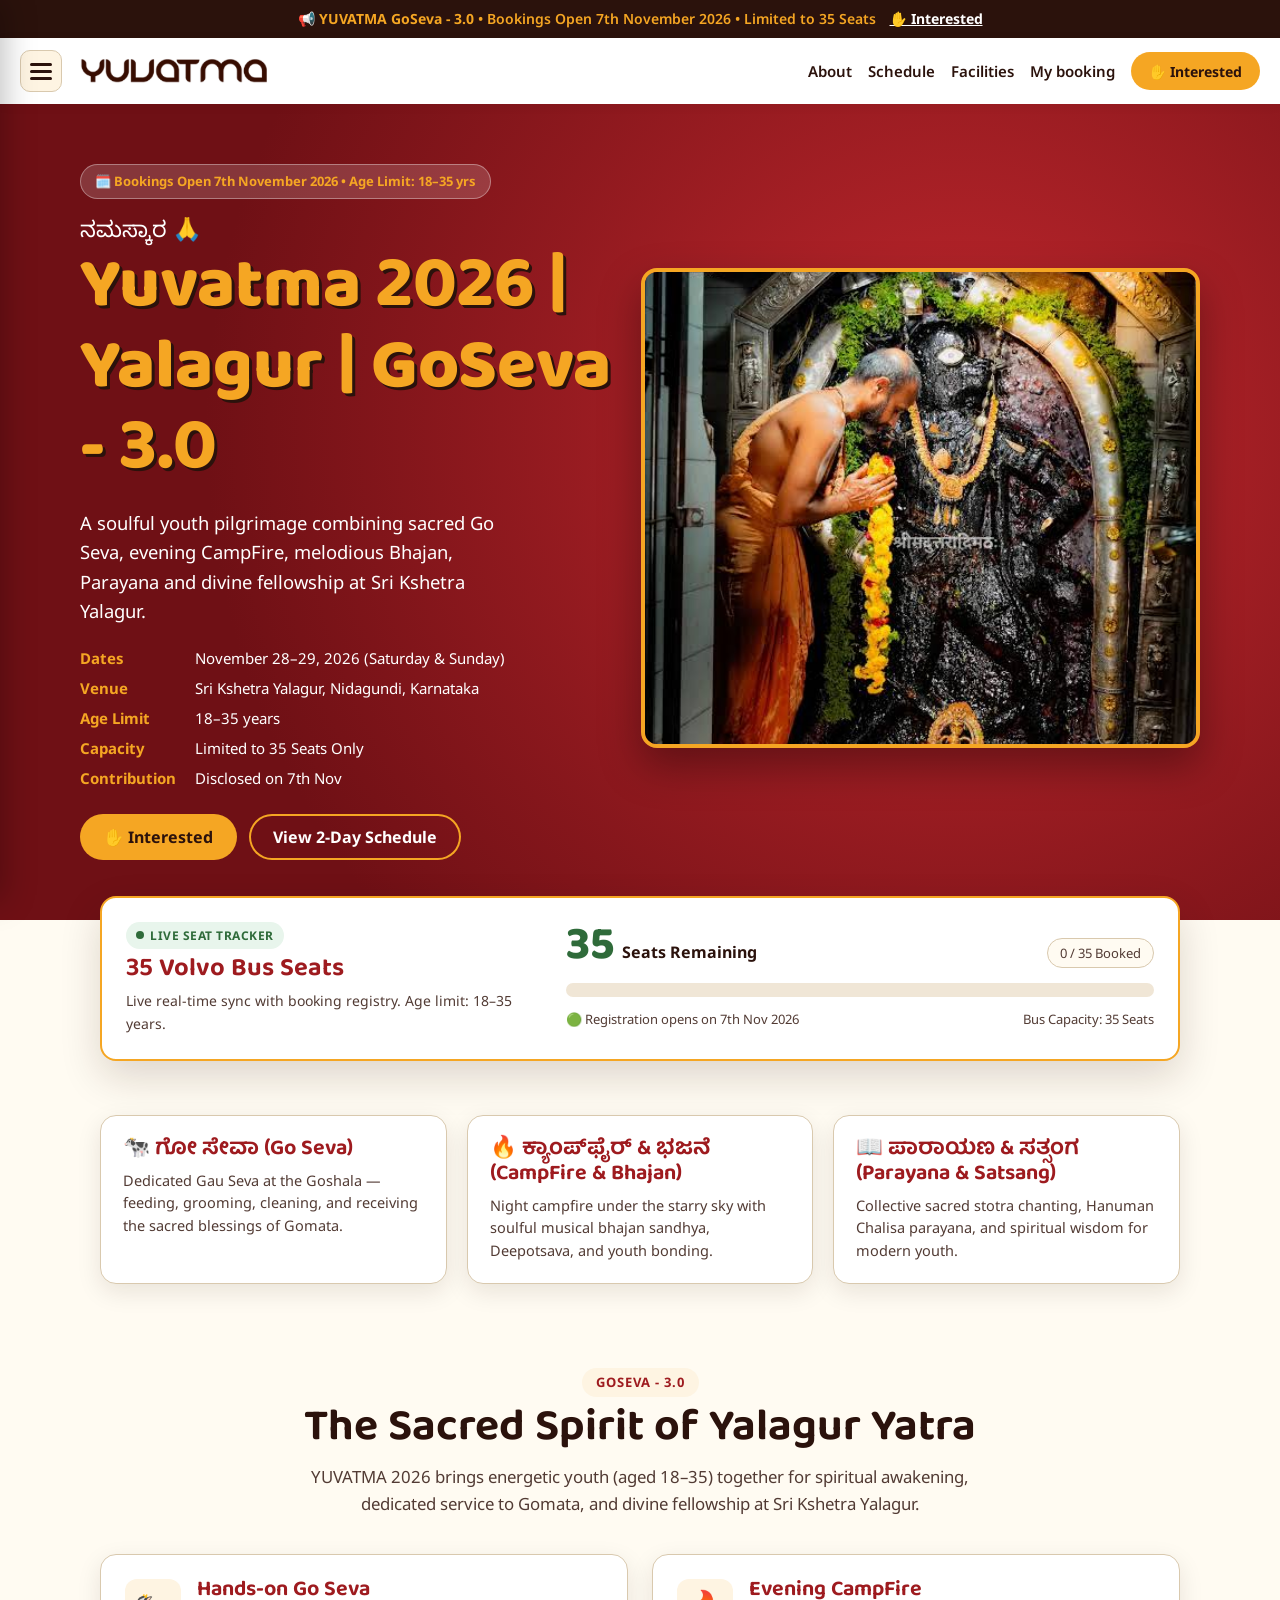
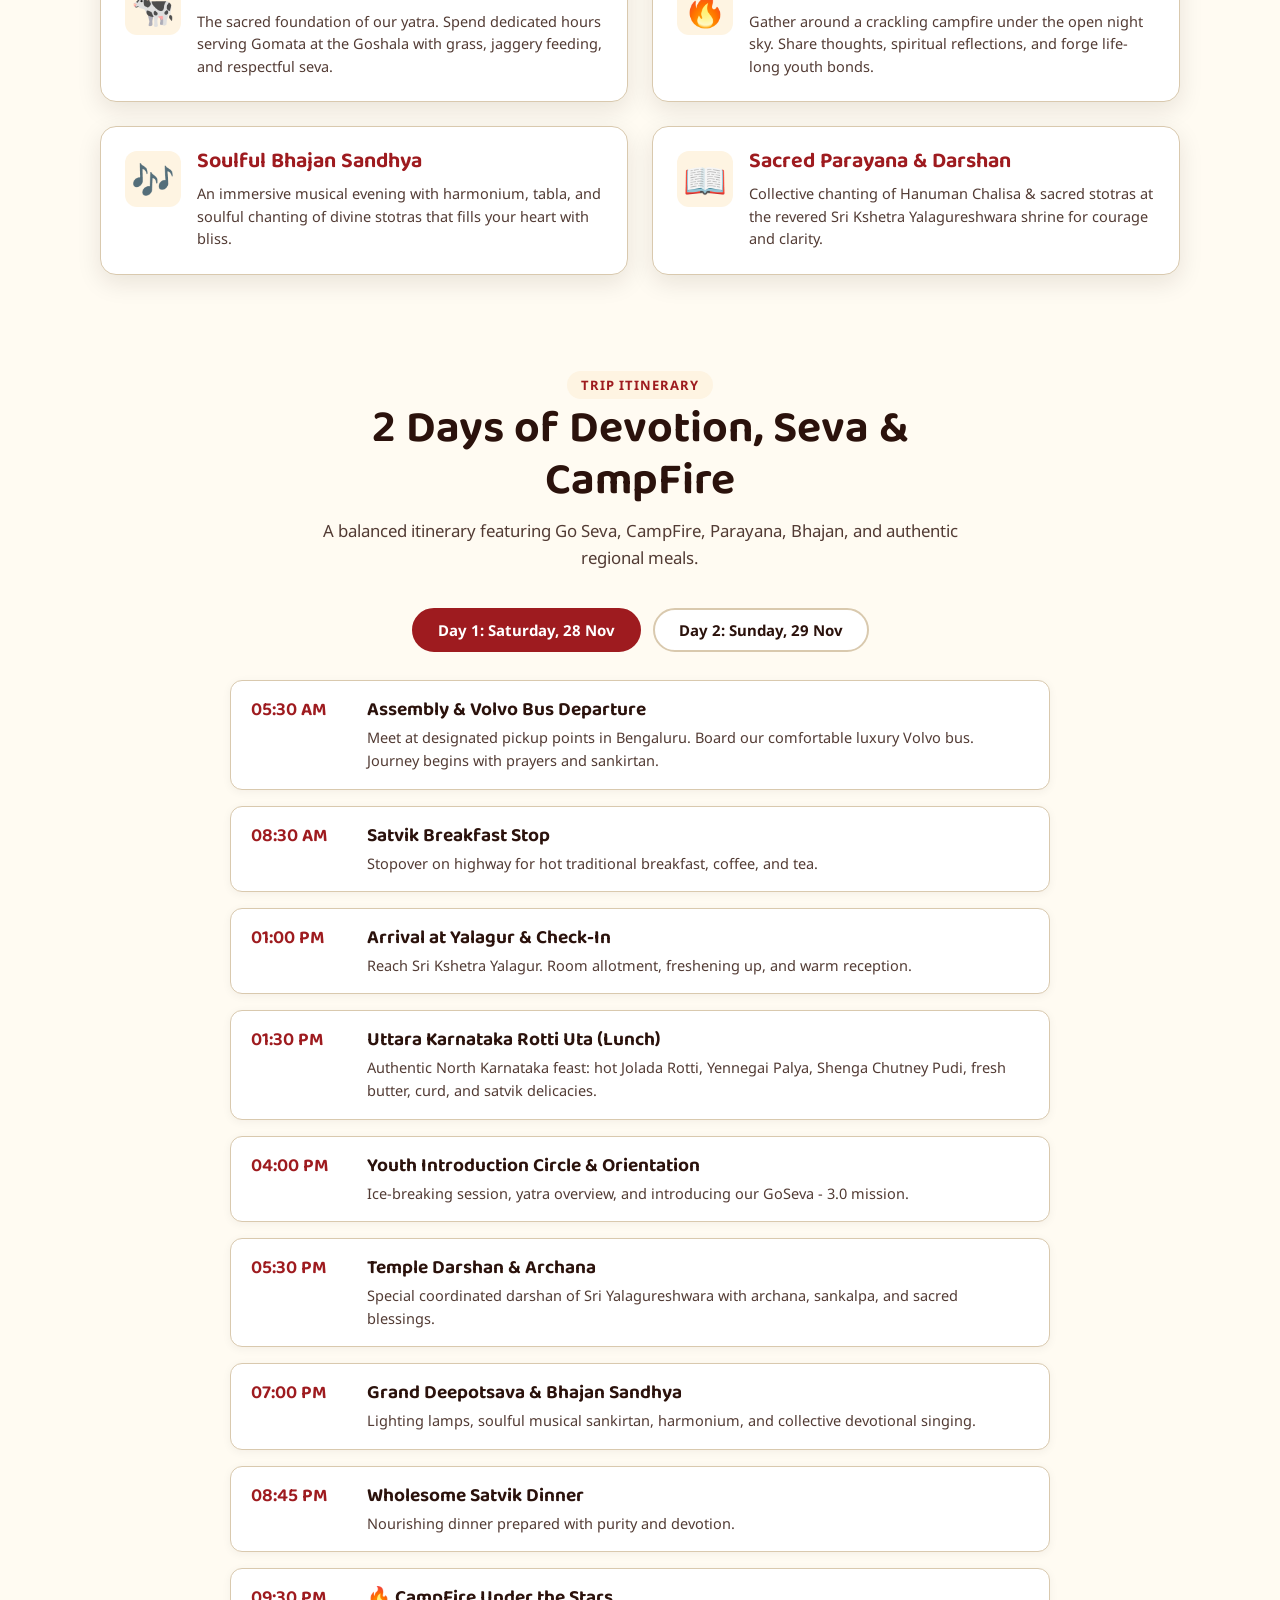
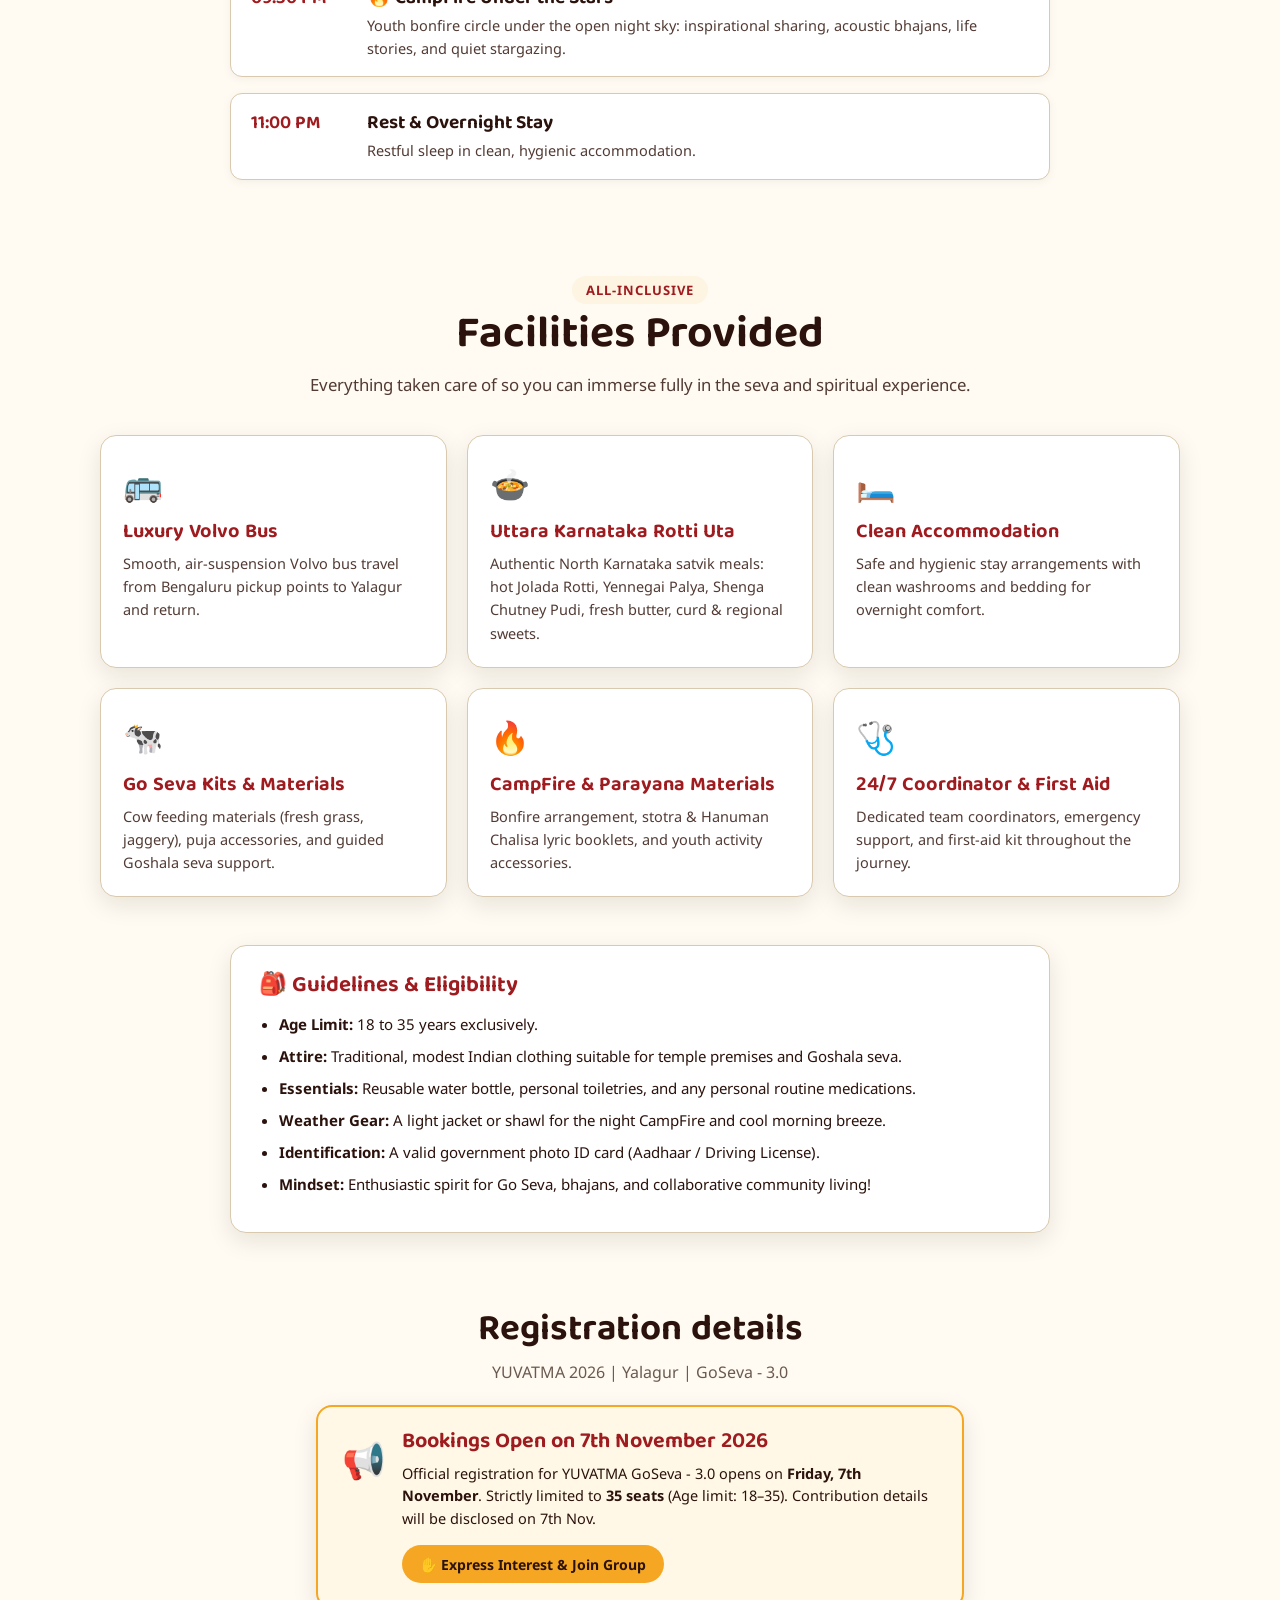
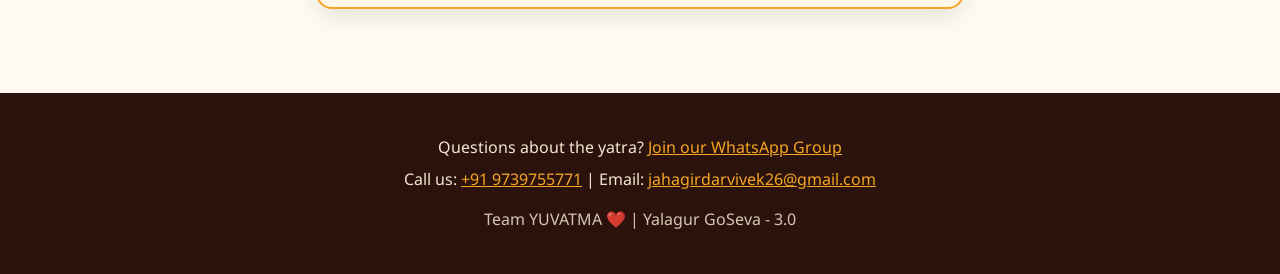
==== commit 78815d4f: "New Version 3.0" ====
--- a/index.html
+++ b/index.html
@@ -3,8 +3,8 @@
 <head>
 <meta charset="utf-8">
 <meta name="viewport" content="width=device-width,initial-scale=1">
-<title>YUVATMA 2026 | Yalagur Yatra & Bookings</title>
-<meta name="description" content="Join YUVATMA 2026 Yalagur Yatra on November 28–29, 2026. Two days of soulful bhajan, uplifting seva, satvik prasada, and youth fellowship.">
+<title>Yuvatma 2026 | Yalagur | GoSeva - 3.0</title>
+<meta name="description" content="Join Yuvatma 2026 | Yalagur | GoSeva - 3.0 on November 28–29, 2026. Two days of sacred Go Seva, evening CampFire, soulful Bhajan, Parayana, and youth fellowship.">
 <link rel="preconnect" href="https://fonts.googleapis.com">
 <link rel="preconnect" href="https://fonts.gstatic.com" crossorigin>
 <link href="https://fonts.googleapis.com/css2?family=Baloo+Tamma+2:wght@600;700;800&family=Noto+Sans:wght@400;600;700&family=Noto+Sans+Kannada:wght@400;600;700&display=swap" rel="stylesheet">
@@ -14,8 +14,8 @@
 
 <!-- Announcement Bar -->
 <div class="announcement-bar" id="top-announcement">
-  <span>📢 <b>Bookings Open on 7th November 2026!</b> Limited to 35 Bus Seats.</span>
-  <a href="#schedule">View Schedule &rarr;</a>
+  <span>📢 <b>YUVATMA GoSeva - 3.0</b> • Bookings Open 7th Nov • Limited to 35 Seats</span>
+  <button type="button" id="bar-interested-btn">✋ Interested</button>
 </div>
 
 <!-- Header -->
@@ -34,9 +34,10 @@
     <a href="#about" class="nav-link">About</a>
     <a href="#schedule" class="nav-link">Schedule</a>
     <a href="#facilities" class="nav-link">Facilities</a>
-    <a href="#seats" class="nav-link">Seats</a>
     <a href="my-booking.html" class="nav-link">My booking</a>
-    <a class="btn sm" href="#book" id="top-book-btn">Book now</a>
+    <div id="top-action-container" style="display:inline-block">
+      <button type="button" class="btn sm" id="top-interested-btn">✋ Interested</button>
+    </div>
   </nav>
 </header>
 
@@ -46,12 +47,9 @@
   <div class="sidebar-header">
     <div class="sidebar-brand">
       <img src="logo.png" alt="YUVATMA" class="sidebar-logo" onerror="this.src='assets/logo.png'">
-      <div>
-        <h3 class="sidebar-title">YUVATMA</h3>
-        <p class="sidebar-sub">Yalagur Yatra 2026</p>
-      </div>
-    </div>
-    <button type="button" class="sidebar-close" id="sidebar-close" aria-label="Close menu">&times;</button>
+      <h3 class="sidebar-title">Yalagur Yatra 2026</h3>
+    </div>
+    <button type="button" class="sidebar-close" id="sidebar-close" aria-label="Close menu" title="Close menu">&#10005;</button>
   </div>
 
   <!-- Profile Card inside Sidebar -->
@@ -59,13 +57,13 @@
     <div class="profile-avatar">👤</div>
     <div class="profile-info">
       <span class="profile-name" id="sidebar-user-name">Welcome, Pilgrim</span>
-      <span class="profile-status" id="sidebar-user-status">Not signed in</span>
+      <span class="profile-status" id="sidebar-user-status">GoSeva - 3.0</span>
     </div>
   </div>
 
   <nav class="sidebar-nav">
     <a href="#about" class="sidebar-link">
-      <span class="icon">🚩</span> About Yalagur Yatra
+      <span class="icon">🐄</span> Go Seva &amp; Highlights
     </a>
     <a href="#schedule" class="sidebar-link">
       <span class="icon">📅</span> 2-Day Detailed Schedule
@@ -75,6 +73,9 @@
     </a>
     <a href="#seats" class="sidebar-link">
       <span class="icon">🚌</span> Live Seat Availability
+    </a>
+    <a href="javascript:void(0)" class="sidebar-link" id="sb-interested-link">
+      <span class="icon">✋</span> I'm Interested (Join Group)
     </a>
     <a href="#book" class="sidebar-link">
       <span class="icon">🎟️</span> Book Your Spot
@@ -86,9 +87,9 @@
     <div class="sidebar-divider"></div>
     <div class="sidebar-contact-box">
       <h4>Contact YUVATMA</h4>
-      <p class="contact-sub">Have questions or want trip updates? We are just a message away:</p>
-      <a href="https://wa.me/919739755771" target="_blank" class="contact-pill wa" id="sb-wa-link">
-        <span>💬</span> WhatsApp: +91 9739755771
+      <p class="contact-sub">Have questions or want trip updates? Reach out directly:</p>
+      <a href="https://chat.whatsapp.com/E0sBKM5HKgl7DMPtVPsWwL?s=cl&p=a&iam=2" target="_blank" class="contact-pill wa" id="sb-wa-link">
+        <span>💬</span> WhatsApp Group
       </a>
       <a href="tel:+919739755771" class="contact-pill phone" id="sb-tel-link">
         <span>📞</span> Call: +91 9739755771
@@ -103,23 +104,24 @@
 <!-- Hero Section -->
 <section class="hero">
   <div>
-    <div class="launch-badge">🗓️ Bookings Open on 7th Nov • 35 Seats Only</div>
+    <div class="launch-badge">🗓️ Bookings Open 7th Nov • Age Limit: 18–35 yrs</div>
     <p class="namaste">ನಮಸ್ಕಾರ 🙏</p>
-    <h1>YUVATMA 2026 | Yalagur</h1>
-    <p class="lead">Two days of soulful bhajan, uplifting seva and spiritual rejuvenation at Sri Kshetra Yalagur. Journey together with friends and family.</p>
+    <h1>Yuvatma 2026 | Yalagur | GoSeva - 3.0</h1>
+    <p class="lead">A soulful youth pilgrimage combining sacred Go Seva, evening CampFire, melodious Bhajan, Parayana and divine fellowship at Sri Kshetra Yalagur.</p>
     <ul class="facts">
       <li><b>Dates</b> November 28–29, 2026 (Saturday &amp; Sunday)</li>
       <li><b>Venue</b> Sri Kshetra Yalagur, Nidagundi, Karnataka</li>
+      <li><b>Age Limit</b> 18–35 years</li>
       <li><b>Capacity</b> Limited to 35 Seats Only</li>
-      <li><b>Contribution</b> ₹1,780 per person (tentative)</li>
+      <li id="hero-fact-price"><b>Contribution</b> Disclosed on 7th Nov</li>
     </ul>
-    <div class="hero-actions">
-      <a class="btn" href="#book" id="hero-book-btn">Book your spot</a>
+    <div class="hero-actions" id="hero-actions-container">
+      <button type="button" class="btn" id="hero-interested-btn">✋ Interested</button>
       <a class="btn ghost" href="#schedule" style="color:#fff;box-shadow:inset 0 0 0 2px var(--gold)">View 2-Day Schedule</a>
     </div>
   </div>
   <div>
-    <img class="poster" src="poster.png" alt="YUVATMA poster: November 28 and 29" onerror="this.src='assets/poster.png'">
+    <img class="poster" src="assets/hero.jpg" alt="YUVATMA 2026 Yalagur GoSeva 3.0" onerror="this.src='poster.png'">
   </div>
 </section>
 
@@ -128,8 +130,8 @@
   <div class="seat-card">
     <div class="seat-header">
       <span class="live-badge"><span class="live-dot"></span> Live Seat Tracker</span>
-      <h2 class="seat-title">35 Bus Seats Available</h2>
-      <p class="seat-subtitle">Live real-time sync with booking registry. Reserve promptly once bookings open!</p>
+      <h2 class="seat-title">35 Volvo Bus Seats</h2>
+      <p class="seat-subtitle">Live real-time sync with booking registry. Age limit: 18–35 years.</p>
     </div>
     <div class="seat-stats">
       <div class="seat-numbers">
@@ -144,7 +146,7 @@
       </div>
       <p class="seat-footer-note">
         <span id="seat-status-note">🟢 Registration opens on 7th Nov 2026</span>
-        <span>Bus Capacity: 35</span>
+        <span>Bus Capacity: 35 Seats</span>
       </p>
     </div>
   </div>
@@ -153,53 +155,53 @@
 <!-- Quick Highlights -->
 <section class="hl">
   <div class="hl-card">
-    <h3>ಪ್ರಶಾಂತ ವಾತಾವರಣ</h3>
-    <p>A peaceful, divine atmosphere at the sacred Sri Yalagureshwara shrine away from city rush.</p>
+    <h3>🐄 ಗೋ ಸೇವಾ (Go Seva)</h3>
+    <p>Dedicated Gau Seva at the Goshala — feeding, grooming, cleaning, and receiving the sacred blessings of Gomata.</p>
   </div>
   <div class="hl-card">
-    <h3>ಒಳ್ಳೆ ಸೇವಾ</h3>
-    <p>Hands-on seva, temple cleanliness, community prasada distribution and youth bonding.</p>
+    <h3>🔥 ಕ್ಯಾಂಪ್‌ಫೈರ್ &amp; ಭಜನೆ (CampFire &amp; Bhajan)</h3>
+    <p>Night campfire under the starry sky with soulful musical bhajan sandhya, Deepotsava, and youth bonding.</p>
   </div>
   <div class="hl-card">
-    <h3>ಭಜನೆ ಮತ್ತು ಸಂಕೀರ್ತನೆ</h3>
-    <p>Grand evening Deepotsava and melodious musical bhajan sandhya under the night sky.</p>
+    <h3>📖 ಪಾರಾಯಣ &amp; ಸತ್ಸಂಗ (Parayana &amp; Satsang)</h3>
+    <p>Collective sacred stotra chanting, Hanuman Chalisa parayana, and spiritual wisdom for modern youth.</p>
   </div>
 </section>
 
 <!-- About Section -->
 <section class="section" id="about">
   <div class="section-header">
-    <span class="section-tag">About The Yatra</span>
-    <h2>The Spirit of YUVATMA Yalagur</h2>
-    <p>YUVATMA brings youth and families together for spiritual grounding, joy, and collective service at one of Karnataka's most revered Hanumantha Kshetras.</p>
+    <span class="section-tag">GoSeva - 3.0</span>
+    <h2>The Sacred Spirit of Yalagur Yatra</h2>
+    <p>YUVATMA 2026 brings energetic youth (aged 18–35) together for spiritual awakening, dedicated service to Gomata, and divine fellowship at Sri Kshetra Yalagur.</p>
   </div>
   <div class="about-grid">
     <div class="about-box">
-      <div class="about-box-icon">🛕</div>
+      <div class="about-box-icon">🐄</div>
       <div>
-        <h3>Sri Kshetra Yalagur</h3>
-        <p>Located in Nidagundi taluk, Sri Yalagureshwara is famous for blessing seekers with fearlessness, mental peace, and renewed vitality.</p>
+        <h3>Hands-on Go Seva</h3>
+        <p>The sacred foundation of our yatra. Spend dedicated hours serving Gomata at the Goshala with grass, jaggery feeding, and respectful seva.</p>
+      </div>
+    </div>
+    <div class="about-box">
+      <div class="about-box-icon">🔥</div>
+      <div>
+        <h3>Evening CampFire</h3>
+        <p>Gather around a crackling campfire under the open night sky. Share thoughts, spiritual reflections, and forge life-long youth bonds.</p>
       </div>
     </div>
     <div class="about-box">
       <div class="about-box-icon">🎶</div>
       <div>
         <h3>Soulful Bhajan Sandhya</h3>
-        <p>An immersive musical evening with traditional instruments, stotras, and devotional singing that touches the core of your soul.</p>
+        <p>An immersive musical evening with harmonium, tabla, and soulful chanting of divine stotras that fills your heart with bliss.</p>
       </div>
     </div>
     <div class="about-box">
-      <div class="about-box-icon">🤝</div>
+      <div class="about-box-icon">📖</div>
       <div>
-        <h3>Uplifting Seva &amp; Sangha</h3>
-        <p>Connect with thoughtful, motivated youth. Learn teamwork, simplicity, and humility through meaningful temple seva.</p>
-      </div>
-    </div>
-    <div class="about-box">
-      <div class="about-box-icon">🍲</div>
-      <div>
-        <h3>Pure Satvik Prasada</h3>
-        <p>Wholesome, freshly prepared traditional Karnataka satvik food served with pure love and devotion across all two days.</p>
+        <h3>Sacred Parayana &amp; Darshan</h3>
+        <p>Collective chanting of Hanuman Chalisa &amp; sacred stotras at the revered Sri Kshetra Yalagureshwara shrine for courage and clarity.</p>
       </div>
     </div>
   </div>
@@ -209,8 +211,8 @@
 <section class="section" id="schedule">
   <div class="section-header">
     <span class="section-tag">Trip Itinerary</span>
-    <h2>2 Days of Devotion &amp; Fellowship</h2>
-    <p>Carefully planned to balance spiritual darshan, seva activities, rest, and youth engagement.</p>
+    <h2>2 Days of Devotion, Seva &amp; CampFire</h2>
+    <p>A balanced itinerary featuring Go Seva, CampFire, Parayana, Bhajan, and authentic regional meals.</p>
   </div>
 
   <div class="schedule-tabs">
@@ -223,61 +225,68 @@
     <div class="timeline-item">
       <div class="timeline-time">05:30 AM</div>
       <div class="timeline-content">
-        <h4>Assembly &amp; Bus Departure</h4>
-        <p>Meet at designated pickup points. Board our comfortable reserved bus. Journey begins with prayers and melodious bhajans.</p>
+        <h4>Assembly &amp; Volvo Bus Departure</h4>
+        <p>Meet at designated pickup points in Bengaluru. Board our comfortable luxury Volvo bus. Journey begins with prayers and sankirtan.</p>
       </div>
     </div>
     <div class="timeline-item">
       <div class="timeline-time">08:30 AM</div>
       <div class="timeline-content">
         <h4>Satvik Breakfast Stop</h4>
-        <p>Stopover for piping hot traditional breakfast, coffee, and tea.</p>
+        <p>Stopover on highway for hot traditional breakfast, coffee, and tea.</p>
       </div>
     </div>
     <div class="timeline-item">
       <div class="timeline-time">01:00 PM</div>
       <div class="timeline-content">
         <h4>Arrival at Yalagur &amp; Check-In</h4>
-        <p>Reach Sri Kshetra Yalagur. Room allotment, freshening up, and warm welcome.</p>
+        <p>Reach Sri Kshetra Yalagur. Room allotment, freshening up, and warm reception.</p>
       </div>
     </div>
     <div class="timeline-item">
       <div class="timeline-time">01:30 PM</div>
       <div class="timeline-content">
-        <h4>Mahaprasada Lunch</h4>
-        <p>Enjoy authentic, delicious Satvik lunch in the peaceful kshetra premises.</p>
+        <h4>Uttara Karnataka Rotti Uta (Lunch)</h4>
+        <p>Authentic North Karnataka feast: hot Jolada Rotti, Yennegai Palya, Shenga Chutney Pudi, fresh butter, curd, and satvik delicacies.</p>
       </div>
     </div>
     <div class="timeline-item">
       <div class="timeline-time">04:00 PM</div>
       <div class="timeline-content">
-        <h4>Youth Introduction Circle</h4>
-        <p>Ice-breaking session, yatra orientation, and sharing inspirations.</p>
+        <h4>Youth Introduction Circle &amp; Orientation</h4>
+        <p>Ice-breaking session, yatra overview, and introducing our GoSeva - 3.0 mission.</p>
       </div>
     </div>
     <div class="timeline-item">
       <div class="timeline-time">05:30 PM</div>
       <div class="timeline-content">
         <h4>Temple Darshan &amp; Archana</h4>
-        <p>Special coordinated darshan of Sri Yalagureshwara with archana and sankalpa.</p>
+        <p>Special coordinated darshan of Sri Yalagureshwara with archana, sankalpa, and sacred blessings.</p>
       </div>
     </div>
     <div class="timeline-item">
       <div class="timeline-time">07:00 PM</div>
       <div class="timeline-content">
         <h4>Grand Deepotsava &amp; Bhajan Sandhya</h4>
-        <p>Lighting lamps, soulful musical sankirtan, harmonium, and collective singing.</p>
+        <p>Lighting lamps, soulful musical sankirtan, harmonium, and collective devotional singing.</p>
       </div>
     </div>
     <div class="timeline-item">
       <div class="timeline-time">08:45 PM</div>
       <div class="timeline-content">
-        <h4>Satvik Dinner &amp; Star Reflections</h4>
-        <p>Wholesome dinner followed by peaceful reflection and quiet night conversations.</p>
-      </div>
-    </div>
-    <div class="timeline-item">
-      <div class="timeline-time">10:30 PM</div>
+        <h4>Wholesome Satvik Dinner</h4>
+        <p>Nourishing dinner prepared with purity and devotion.</p>
+      </div>
+    </div>
+    <div class="timeline-item">
+      <div class="timeline-time">09:30 PM</div>
+      <div class="timeline-content">
+        <h4>🔥 CampFire Under the Stars</h4>
+        <p>Youth bonfire circle under the open night sky: inspirational sharing, acoustic bhajans, life stories, and quiet stargazing.</p>
+      </div>
+    </div>
+    <div class="timeline-item">
+      <div class="timeline-time">11:00 PM</div>
       <div class="timeline-content">
         <h4>Rest &amp; Overnight Stay</h4>
         <p>Restful sleep in clean, hygienic accommodation.</p>
@@ -290,57 +299,64 @@
     <div class="timeline-item">
       <div class="timeline-time">05:45 AM</div>
       <div class="timeline-content">
-        <h4>Suprabhata, Yoga &amp; Meditation</h4>
-        <p>Wake up to sacred chants, followed by refreshing morning stretching and dhyana.</p>
-      </div>
-    </div>
-    <div class="timeline-item">
-      <div class="timeline-time">07:30 AM</div>
-      <div class="timeline-content">
-        <h4>Temple Parikrama &amp; Breakfast</h4>
-        <p>Morning temple circumambulation and hearty satvik breakfast.</p>
-      </div>
-    </div>
-    <div class="timeline-item">
-      <div class="timeline-time">08:45 AM</div>
-      <div class="timeline-content">
-        <h4>Dedicated Seva Activity</h4>
-        <p>Hands-on seva at temple surroundings, cleaning, prasada assistance, and tree care.</p>
-      </div>
-    </div>
-    <div class="timeline-item">
-      <div class="timeline-time">11:30 AM</div>
+        <h4>Suprabhata, Yoga &amp; Morning Meditation</h4>
+        <p>Wake up to sacred chanting, refreshing morning yoga stretches, and peaceful dhyana.</p>
+      </div>
+    </div>
+    <div class="timeline-item">
+      <div class="timeline-time">07:15 AM</div>
+      <div class="timeline-content">
+        <h4>Temple Parikrama &amp; Hot Breakfast</h4>
+        <p>Morning temple circumambulation followed by hearty satvik breakfast.</p>
+      </div>
+    </div>
+    <div class="timeline-item">
+      <div class="timeline-time">08:30 AM</div>
+      <div class="timeline-content">
+        <h4>🐄 Dedicated Go Seva at Goshala</h4>
+        <p>Gau puja, feeding sacred cows with fresh grass &amp; jaggery, grooming, cleaning the goshala, and experiencing divine grace.</p>
+      </div>
+    </div>
+    <div class="timeline-item">
+      <div class="timeline-time">10:45 AM</div>
+      <div class="timeline-content">
+        <h4>📖 Hanuman Chalisa Parayana &amp; Stotras</h4>
+        <p>Collective powerful parayana of Sri Hanuman Chalisa and sacred stotras for fearlessness and mental clarity.</p>
+      </div>
+    </div>
+    <div class="timeline-item">
+      <div class="timeline-time">11:45 AM</div>
       <div class="timeline-content">
         <h4>Interactive Youth Satsang</h4>
-        <p>Engaging youth discussion: Applying timeless spiritual values to modern daily challenges.</p>
+        <p>Engaging group discussion: Translating ancient spiritual principles into modern everyday youth life.</p>
       </div>
     </div>
     <div class="timeline-item">
       <div class="timeline-time">01:00 PM</div>
       <div class="timeline-content">
         <h4>Farewell Mahaprasada Lunch</h4>
-        <p>Hearty Sunday prasada feast shared together.</p>
+        <p>Traditional Sunday mahaprasada feast shared with all fellow yatris.</p>
       </div>
     </div>
     <div class="timeline-item">
       <div class="timeline-time">02:30 PM</div>
       <div class="timeline-content">
         <h4>Reflections, Photos &amp; Blessings</h4>
-        <p>Sharing our yatra memories, blessings from elders, and group photo session.</p>
+        <p>Sharing our yatra memories, blessings from mentors, and commemorative group photos.</p>
       </div>
     </div>
     <div class="timeline-item">
       <div class="timeline-time">04:00 PM</div>
       <div class="timeline-content">
-        <h4>Departure Towards Home</h4>
-        <p>Boarding bus with uplifted hearts, joyful bhajans, and lifelong bonds.</p>
+        <h4>Departure in Volvo Bus Towards Home</h4>
+        <p>Boarding our Volvo bus with elevated minds, peaceful hearts, and lifelong spiritual friendships.</p>
       </div>
     </div>
     <div class="timeline-item">
       <div class="timeline-time">09:30 PM</div>
       <div class="timeline-content">
         <h4>Safe Arrival &amp; Drop-Off</h4>
-        <p>Reach designated drop points safely. Subhamastu!</p>
+        <p>Reaching designated drop points safely. Subhamastu!</p>
       </div>
     </div>
   </div>
@@ -351,38 +367,38 @@
   <div class="section-header">
     <span class="section-tag">All-Inclusive</span>
     <h2>Facilities Provided</h2>
-    <p>We ensure a smooth, worry-free pilgrimage so you can focus entirely on the spiritual experience.</p>
+    <p>Everything taken care of so you can immerse fully in the seva and spiritual experience.</p>
   </div>
   <div class="facilities-grid">
     <div class="facility-card">
       <div class="facility-icon">🚌</div>
-      <h3>Bus Transportation</h3>
-      <p>Clean, comfortable reserved bus travel from Bangalore pickup points to Yalagur and return.</p>
+      <h3>Luxury Volvo Bus</h3>
+      <p>Smooth, air-suspension Volvo bus travel from Bengaluru pickup points to Yalagur and return.</p>
     </div>
     <div class="facility-card">
       <div class="facility-icon">🍲</div>
-      <h3>Pure Satvik Meals</h3>
-      <p>All meals covered: 2 Breakfasts, 2 Lunches, 1 Dinner, plus morning/evening tea &amp; refreshments.</p>
+      <h3>Uttara Karnataka Rotti Uta</h3>
+      <p>Authentic North Karnataka satvik meals: hot Jolada Rotti, Yennegai Palya, Shenga Chutney Pudi, fresh butter, curd &amp; regional sweets.</p>
     </div>
     <div class="facility-card">
       <div class="facility-icon">🛏️</div>
       <h3>Clean Accommodation</h3>
-      <p>Safe and hygienic stay arrangements with clean bedding and proper washroom facilities.</p>
+      <p>Safe and hygienic stay arrangements with clean washrooms and bedding for overnight comfort.</p>
     </div>
     <div class="facility-card">
-      <div class="facility-icon">🙏</div>
-      <h3>Temple Darshan &amp; Archana</h3>
-      <p>Coordinated group temple entry, archana seva, and special blessings at Sri Yalagureshwara.</p>
+      <div class="facility-icon">🐄</div>
+      <h3>Go Seva Kits &amp; Materials</h3>
+      <p>Cow feeding materials (fresh grass, jaggery), puja accessories, and guided Goshala seva support.</p>
     </div>
     <div class="facility-card">
-      <div class="facility-icon">🎶</div>
-      <h3>Bhajan Kits &amp; Materials</h3>
-      <p>Bhajan songbook booklets, deepotsava lamps, and spiritual activity accessories provided.</p>
+      <div class="facility-icon">🔥</div>
+      <h3>CampFire &amp; Parayana Materials</h3>
+      <p>Bonfire arrangement, stotra &amp; Hanuman Chalisa lyric booklets, and youth activity accessories.</p>
     </div>
     <div class="facility-card">
       <div class="facility-icon">🩺</div>
-      <h3>24/7 Support &amp; First Aid</h3>
-      <p>Dedicated YUVATMA coordinators, on-board first aid kit, and emergency assistance at all times.</p>
+      <h3>24/7 Coordinator &amp; First Aid</h3>
+      <p>Dedicated team coordinators, emergency support, and first-aid kit throughout the journey.</p>
     </div>
   </div>
 </section>
@@ -390,35 +406,36 @@
 <!-- Guidelines & What to Carry -->
 <section class="section" id="guidelines" style="padding-top: 0;">
   <div class="guidelines-card">
-    <h3 style="color:var(--red); font-size:1.4rem;">🎒 What to Bring &amp; Guidelines</h3>
+    <h3 style="color:var(--red); font-size:1.4rem;">🎒 Guidelines &amp; Eligibility</h3>
     <ul>
-      <li><b>Attire:</b> Traditional, comfortable, and modest Indian clothing suitable for temple premises.</li>
-      <li><b>Essentials:</b> Reusable water bottle, personal toiletries, and any personal daily medications.</li>
-      <li><b>Weather Gear:</b> A light shawl or jacket for cool early mornings and evening breeze.</li>
+      <li><b>Age Limit:</b> 18 to 35 years exclusively.</li>
+      <li><b>Attire:</b> Traditional, modest Indian clothing suitable for temple premises and Goshala seva.</li>
+      <li><b>Essentials:</b> Reusable water bottle, personal toiletries, and any personal routine medications.</li>
+      <li><b>Weather Gear:</b> A light jacket or shawl for the night CampFire and cool morning breeze.</li>
       <li><b>Identification:</b> A valid government photo ID card (Aadhaar / Driving License).</li>
-      <li><b>Spirit:</b> An open heart, cooperative mindset, and enthusiasm for group seva and bhajans!</li>
+      <li><b>Mindset:</b> Enthusiastic spirit for Go Seva, bhajans, and collaborative community living!</li>
     </ul>
   </div>
 </section>
 
 <!-- Booking Section -->
 <main id="book" class="book">
-  <h2>Book your spot</h2>
-  <p class="sub">Takes about 3 minutes. One booking covers up to 4 people.</p>
-
-  <!-- Pre-booking Marketing Notice Box -->
+  <h2 id="book-title">Book your spot</h2>
+  <p class="sub">YUVATMA 2026 | Yalagur | GoSeva - 3.0</p>
+
+  <!-- Pre-booking Marketing Notice Box (Shown before 7th Nov) -->
   <div class="prebooking-notice" id="prebooking-banner">
     <div class="prebooking-icon">📢</div>
     <div class="prebooking-content">
       <h3>Bookings Open on 7th November 2026</h3>
-      <p>Official registration for YUVATMA Yalagur 2026 opens on <b>Friday, 7th November</b>. With strictly <b>35 seats</b>, slots will be confirmed on a first-come, first-served basis!</p>
+      <p>Official registration for YUVATMA GoSeva - 3.0 opens on <b>Friday, 7th November</b>. Strictly limited to <b>35 seats</b> (Age limit: 18–35). Contribution details will be disclosed on 7th Nov.</p>
       <div class="prebooking-actions">
-        <a class="btn sm" id="wa-notify-btn" href="https://wa.me/919739755771?text=Namaskara%20Team%20YUVATMA,%20please%20notify%20me%20when%20Yalagur%20bookings%20open%20on%207th%20Nov!" target="_blank">🔔 Get WhatsApp Reminder</a>
-        <button type="button" class="btn sm ghost" id="preview-form-toggle">Preview Booking Steps</button>
-      </div>
-    </div>
-  </div>
-
+        <button type="button" class="btn sm" id="prebook-interested-btn">✋ Express Interest &amp; Join Group</button>
+      </div>
+    </div>
+  </div>
+
+  <!-- Booking Form Card (Active once bookings open on 7th Nov) -->
   <div class="card" id="card">
     <ol class="steps" id="steps"></ol>
     <form id="f" novalidate>
@@ -434,14 +451,47 @@
   </div>
 </main>
 
-<!-- QR Code Popup Modal -->
+<!-- Interested Modal Dialog (Name, Age, Ph no, Gotra -> Join Group) -->
+<div class="modal-overlay" id="interested-modal" aria-hidden="true" role="dialog" aria-modal="true" aria-labelledby="int-modal-title">
+  <div class="modal-dialog">
+    <button type="button" class="modal-close" id="int-modal-close" aria-label="Close dialog">&times;</button>
+    <div class="interested-modal-header">
+      <span class="interested-badge">GoSeva - 3.0</span>
+      <h3 class="modal-title" id="int-modal-title">Express Interest &amp; Join Group</h3>
+      <p class="modal-subtitle">Fill your details below to join the official YUVATMA WhatsApp group. Age limit: 18–35 years.</p>
+    </div>
+    <form id="interested-form" class="interested-form" novalidate>
+      <div class="form-group">
+        <label for="int-name">Full Name <span style="color:var(--red)">*</span></label>
+        <input type="text" id="int-name" autocomplete="name" placeholder="Enter your full name" required>
+      </div>
+      <div class="form-group">
+        <label for="int-age">Age (18–35) <span style="color:var(--red)">*</span></label>
+        <input type="number" id="int-age" min="18" max="35" inputmode="numeric" placeholder="e.g. 24" required>
+        <div class="field-hint">Eligible age group: 18 to 35 years.</div>
+      </div>
+      <div class="form-group">
+        <label for="int-phone">WhatsApp Mobile Number <span style="color:var(--red)">*</span></label>
+        <input type="tel" id="int-phone" inputmode="numeric" maxlength="10" placeholder="10-digit mobile number" required>
+      </div>
+      <div class="form-group">
+        <label for="int-gotra">Gotra <span style="color:var(--red)">*</span></label>
+        <input type="text" id="int-gotra" placeholder="e.g. Kashyapa / Vishwamitra / Bharadwaja" required>
+      </div>
+      <p class="err-msg" id="int-err" role="alert"></p>
+      <button type="submit" class="btn" id="int-submit-btn">Join group &rarr;</button>
+    </form>
+  </div>
+</div>
+
+<!-- QR Code Popup Modal (For live bookings on laptop) -->
 <div class="modal-overlay" id="qr-modal" aria-hidden="true" role="dialog" aria-modal="true" aria-labelledby="qr-modal-title">
   <div class="modal-dialog">
     <button type="button" class="modal-close" id="qr-modal-close" aria-label="Close dialog">&times;</button>
     <h3 class="modal-title" id="qr-modal-title">Scan &amp; Pay via UPI</h3>
     <p class="modal-subtitle">Ideal for laptop bookings. Scan using any UPI app on your phone.</p>
     
-    <div class="qr-amount-badge" id="qr-amount-text">₹1,780</div>
+    <div class="qr-amount-badge" id="qr-amount-text">₹1,785</div>
 
     <div class="qr-container">
       <img id="qr-image" class="qr-img" src="" alt="UPI QR Code for Payment">
@@ -465,9 +515,9 @@
 
 <!-- Footer -->
 <footer>
-  <p>Questions about the yatra? <a id="wa" href="https://wa.me/919739755771" target="_blank">Message us on WhatsApp (+91 9739755771)</a></p>
+  <p>Questions about the yatra? <a id="wa" href="https://chat.whatsapp.com/E0sBKM5HKgl7DMPtVPsWwL?s=cl&p=a&iam=2" target="_blank">Join our WhatsApp Group</a></p>
   <p>Call us: <a href="tel:+919739755771">+91 9739755771</a> | Email: <a href="mailto:jahagirdarvivek26@gmail.com">jahagirdarvivek26@gmail.com</a></p>
-  <p style="margin-top: 14px; opacity: 0.85;">Team YUVATMA ❤️ | Jai Bajrangbali</p>
+  <p style="margin-top: 14px; opacity: 0.85;">Team YUVATMA ❤️ | Yalagur GoSeva - 3.0</p>
 </footer>
 
 <script src="config.js"></script>
--- a/style.css
+++ b/style.css
@@ -59,10 +59,16 @@
   align-items: center;
   gap: 8px;
 }
-.announcement-bar a {
+.announcement-bar a, .announcement-bar button {
   color: #fff;
   text-decoration: underline;
+  background: none;
+  border: 0;
+  font: inherit;
+  font-weight: 700;
+  cursor: pointer;
   margin-left: 6px;
+  padding: 0;
 }
 
 /* Top Header */
@@ -218,41 +224,60 @@
   display: flex;
   align-items: center;
   justify-content: space-between;
-  padding: 18px 20px;
+  padding: 16px 18px;
   background: var(--paper);
   border-bottom: 1px solid var(--line);
+  position: relative;
+  min-height: 64px;
 }
 .sidebar-brand {
   display: flex;
   align-items: center;
-  gap: 12px;
+  gap: 10px;
+  min-width: 0;
+  flex: 1;
+  overflow: hidden;
 }
 .sidebar-logo {
-  height: 30px;
+  height: 28px;
   width: auto;
+  flex-shrink: 0;
 }
 .sidebar-title {
-  font-size: 1.25rem;
+  font-size: 1.1rem;
+  font-weight: 700;
   color: var(--red);
   margin: 0;
-}
-.sidebar-sub {
-  font-size: 12px;
-  color: var(--ink-light);
-  margin: 0;
+  white-space: nowrap;
+  overflow: hidden;
+  text-overflow: ellipsis;
 }
 .sidebar-close {
-  background: transparent;
-  border: 0;
-  font-size: 28px;
+  width: 36px;
+  height: 36px;
+  min-width: 36px;
+  min-height: 36px;
+  background: #f0e6d6;
+  border: 1px solid var(--line);
+  font-size: 20px;
+  font-weight: 700;
   color: var(--ink);
   cursor: pointer;
   line-height: 1;
-  padding: 4px 8px;
-  border-radius: 8px;
+  border-radius: 50%;
+  display: inline-flex;
+  align-items: center;
+  justify-content: center;
+  flex-shrink: 0;
+  margin-left: 10px;
+  padding: 0;
+  transition: all 0.2s ease;
+  z-index: 10;
 }
 .sidebar-close:hover {
-  background: var(--line);
+  background: var(--red);
+  color: #ffffff;
+  border-color: var(--red);
 }
 
 /* Profile in Sidebar */
@@ -401,13 +426,13 @@
   font-size: 1.4rem;
 }
 h1 {
-  font-size: clamp(2.8rem, 10vw, 5.2rem);
+  font-size: clamp(2.5rem, 8vw, 4.4rem);
   font-weight: 800;
   color: var(--gold);
   text-shadow: 3px 3px 0 var(--ink);
 }
 .lead {
-  max-width: 36ch;
+  max-width: 38ch;
   font-size: 1.15rem;
   margin: 14px 0 20px;
   line-height: 1.6;
@@ -424,7 +449,7 @@
 .facts b {
   color: var(--gold);
   display: inline-block;
-  min-width: 7.2em;
+  min-width: 7.4em;
 }
 .hero-actions {
   display: flex;
@@ -434,6 +459,8 @@
 }
 .poster {
   width: 100%;
+  max-height: 480px;
+  object-fit: cover;
   border: 4px solid var(--gold);
   border-radius: var(--r);
   box-shadow: 0 18px 40px rgba(0, 0, 0, 0.35);
@@ -579,7 +606,7 @@
   background: #ffffff;
   border: 1px solid var(--line);
   border-radius: var(--r);
-  padding: 20px;
+  padding: 22px;
   box-shadow: var(--shadow);
   transition: transform 0.2s ease;
 }
@@ -587,7 +614,7 @@
   transform: translateY(-2px);
 }
 .hl-card h3 {
-  font-size: 1.4rem;
+  font-size: 1.35rem;
   color: var(--red);
   margin-bottom: 6px;
 }
@@ -595,6 +622,7 @@
   margin: 0;
   color: var(--ink-light);
   font-size: 14.5px;
+  line-height: 1.55;
 }
 @media (min-width: 700px) {
   .hl {
@@ -610,7 +638,7 @@
 }
 .section-header {
   text-align: center;
-  max-width: 680px;
+  max-width: 700px;
   margin: 0 auto 36px;
 }
 .section-tag {
@@ -807,31 +835,32 @@
   background: #fff8e6;
   border: 2px solid var(--gold);
   border-radius: var(--r);
-  padding: 20px;
+  padding: 24px;
   margin-bottom: 24px;
   display: flex;
   gap: 16px;
   align-items: flex-start;
+  box-shadow: var(--shadow);
 }
 .prebooking-icon {
-  font-size: 2rem;
+  font-size: 2.2rem;
   flex-shrink: 0;
 }
 .prebooking-content h3 {
-  font-size: 1.3rem;
+  font-size: 1.35rem;
   color: var(--red);
   margin-bottom: 6px;
 }
 .prebooking-content p {
-  margin: 0 0 12px;
+  margin: 0 0 16px;
   font-size: 14.5px;
   color: var(--ink);
-  line-height: 1.5;
+  line-height: 1.55;
 }
 .prebooking-actions {
   display: flex;
   flex-wrap: wrap;
-  gap: 10px;
+  gap: 12px;
 }
 
 .card {
@@ -987,7 +1016,7 @@
   min-width: 140px;
 }
 
-/* Modal Popup for QR Code */
+/* Modal Popup Core */
 .modal-overlay {
   position: fixed;
   inset: 0;
@@ -1009,14 +1038,16 @@
 .modal-dialog {
   background: #ffffff;
   border-radius: var(--r);
-  max-width: 420px;
+  max-width: 440px;
   width: 100%;
-  padding: 24px;
+  padding: 26px;
   box-shadow: 0 20px 50px rgba(0, 0, 0, 0.35);
   position: relative;
   text-align: center;
   transform: translateY(20px) scale(0.95);
   transition: transform 0.25s cubic-bezier(0.16, 1, 0.3, 1);
+  max-height: 90vh;
+  overflow-y: auto;
 }
 .modal-overlay.active .modal-dialog {
   transform: translateY(0) scale(1);
@@ -1047,6 +1078,74 @@
   color: var(--ink-light);
   margin: 0 0 16px;
 }
+
+/* Interested Modal Form Styling */
+.interested-modal-header {
+  text-align: center;
+  margin-bottom: 18px;
+}
+.interested-badge {
+  display: inline-block;
+  background: var(--gold-light);
+  color: var(--red);
+  font-weight: 700;
+  font-size: 12px;
+  padding: 3px 12px;
+  border-radius: 999px;
+  text-transform: uppercase;
+  letter-spacing: 0.5px;
+  margin-bottom: 6px;
+}
+.interested-form {
+  text-align: left;
+}
+.interested-form .form-group {
+  margin-bottom: 14px;
+}
+.interested-form label {
+  display: block;
+  font-weight: 700;
+  font-size: 13.5px;
+  margin: 0 0 4px;
+  color: var(--ink);
+}
+.interested-form input {
+  width: 100%;
+  padding: 12px 14px;
+  border: 2px solid var(--line);
+  border-radius: 10px;
+  font: inherit;
+  font-size: 15px;
+  color: var(--ink);
+  background: #fff;
+  margin-top: 0;
+}
+.interested-form input:focus {
+  outline: 0;
+  border-color: var(--red);
+  box-shadow: 0 0 0 3px rgba(158, 27, 31, 0.15);
+}
+.interested-form .field-hint {
+  font-size: 12px;
+  color: var(--ink-light);
+  margin-top: 4px;
+}
+.interested-form .err-msg {
+  color: #b00020;
+  font-size: 13.5px;
+  font-weight: 600;
+  margin: 10px 0;
+  min-height: 1.4em;
+  text-align: center;
+}
+.interested-form .btn {
+  width: 100%;
+  padding: 14px;
+  font-size: 16px;
+  font-weight: 800;
+}
+
+/* QR Code Modal Styling */
 .qr-container {
   display: flex;
   justify-content: center;
